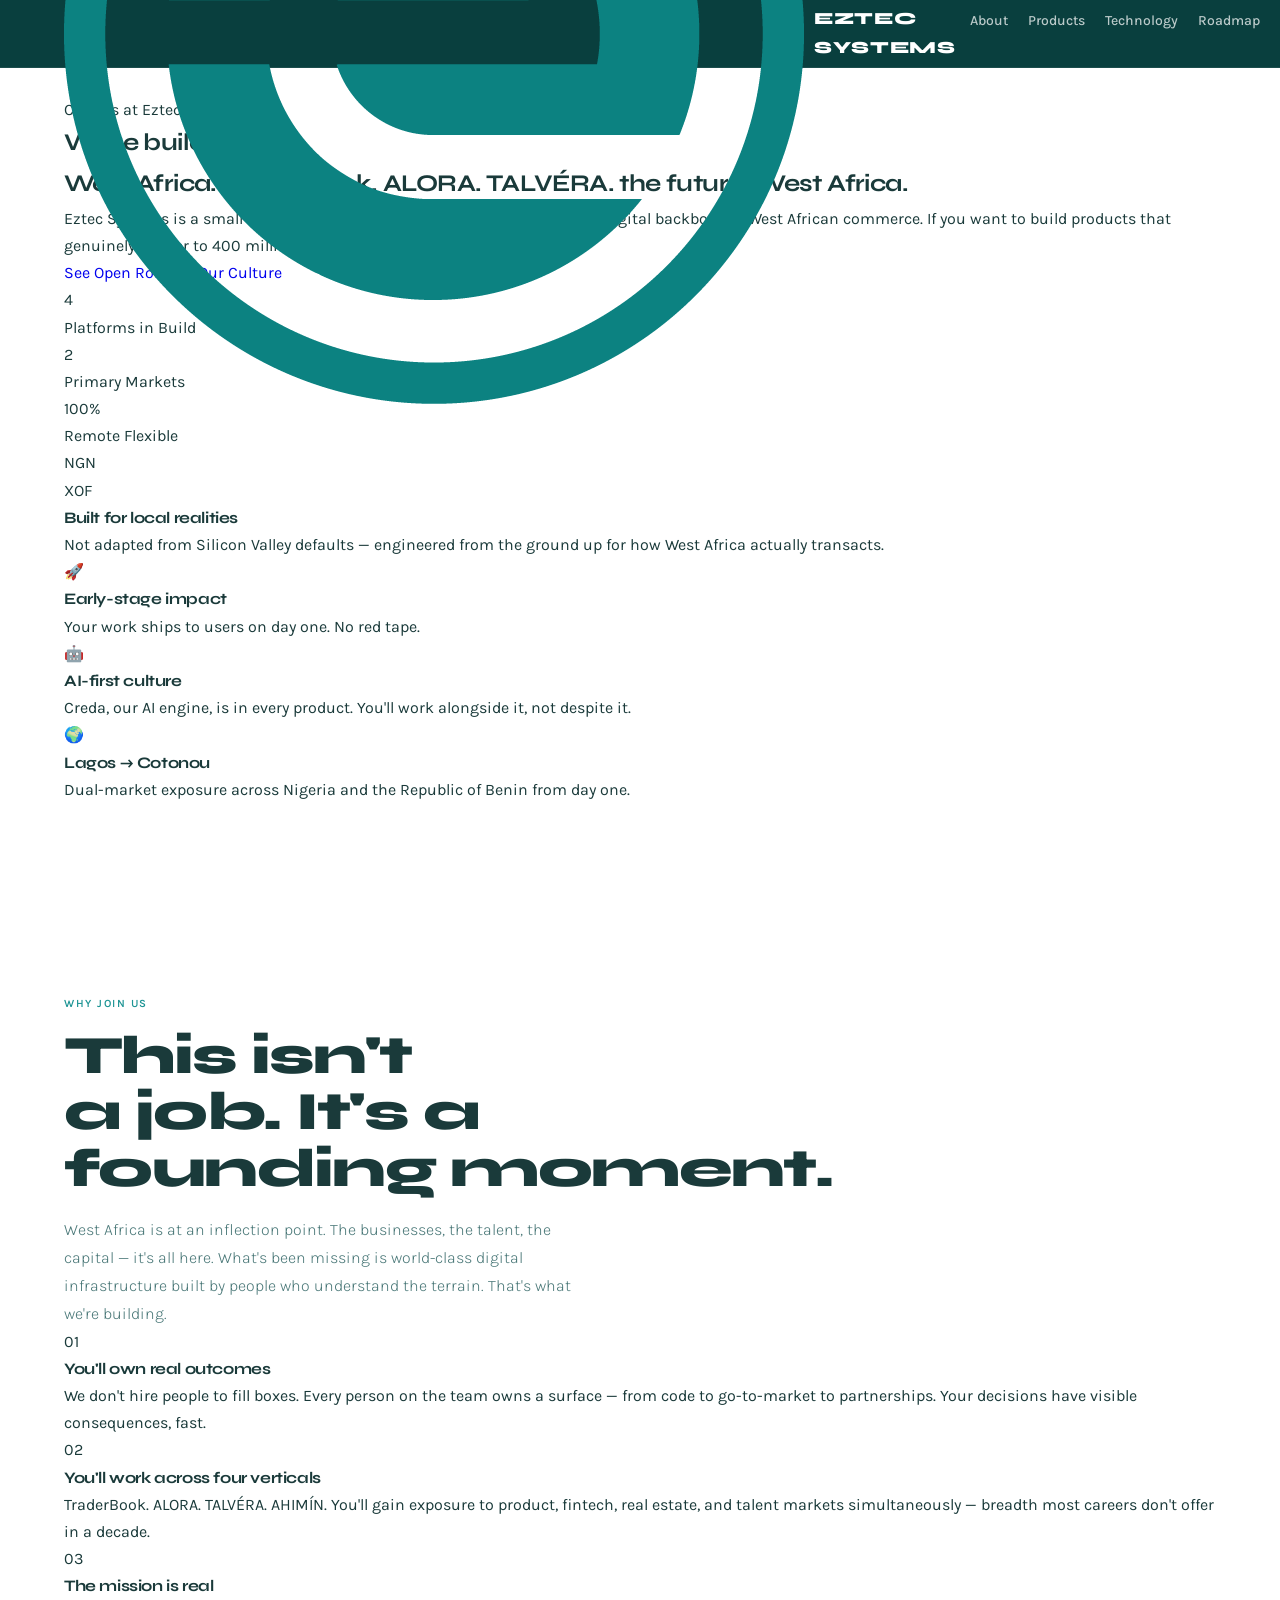
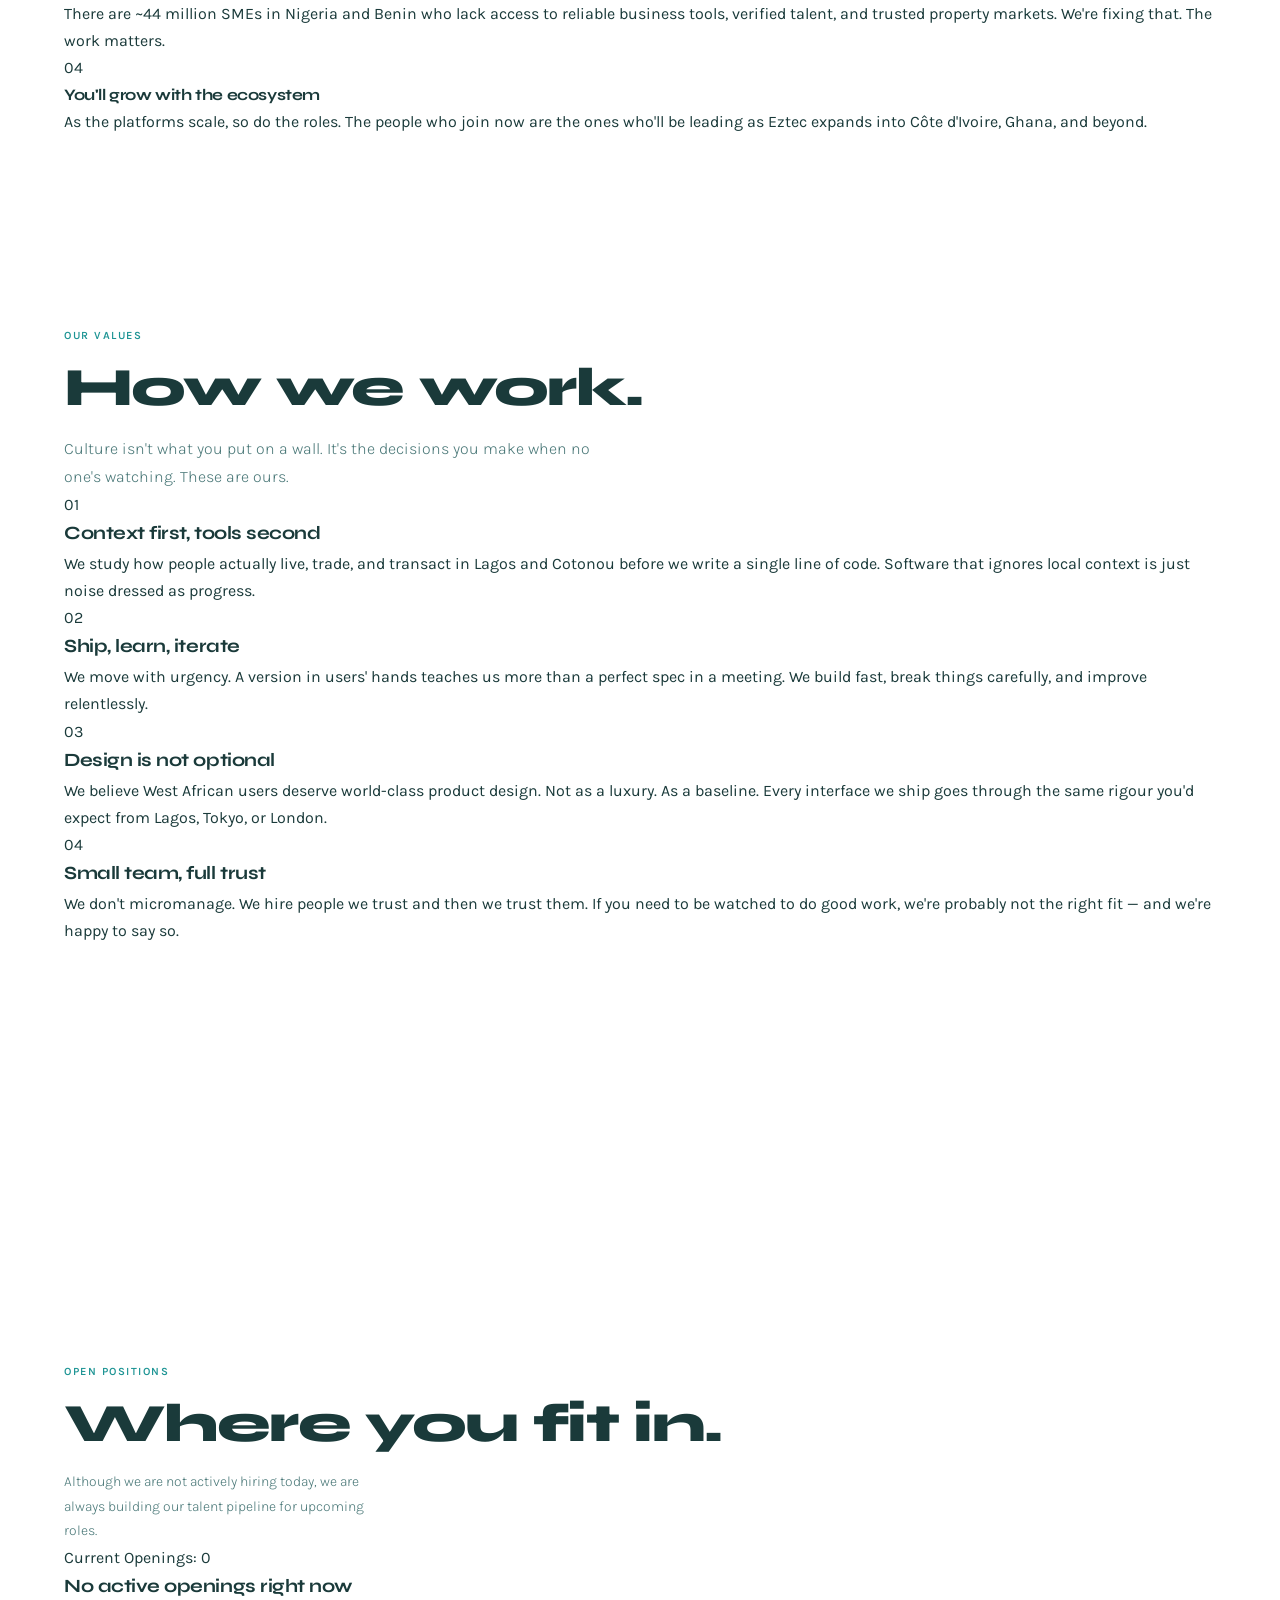
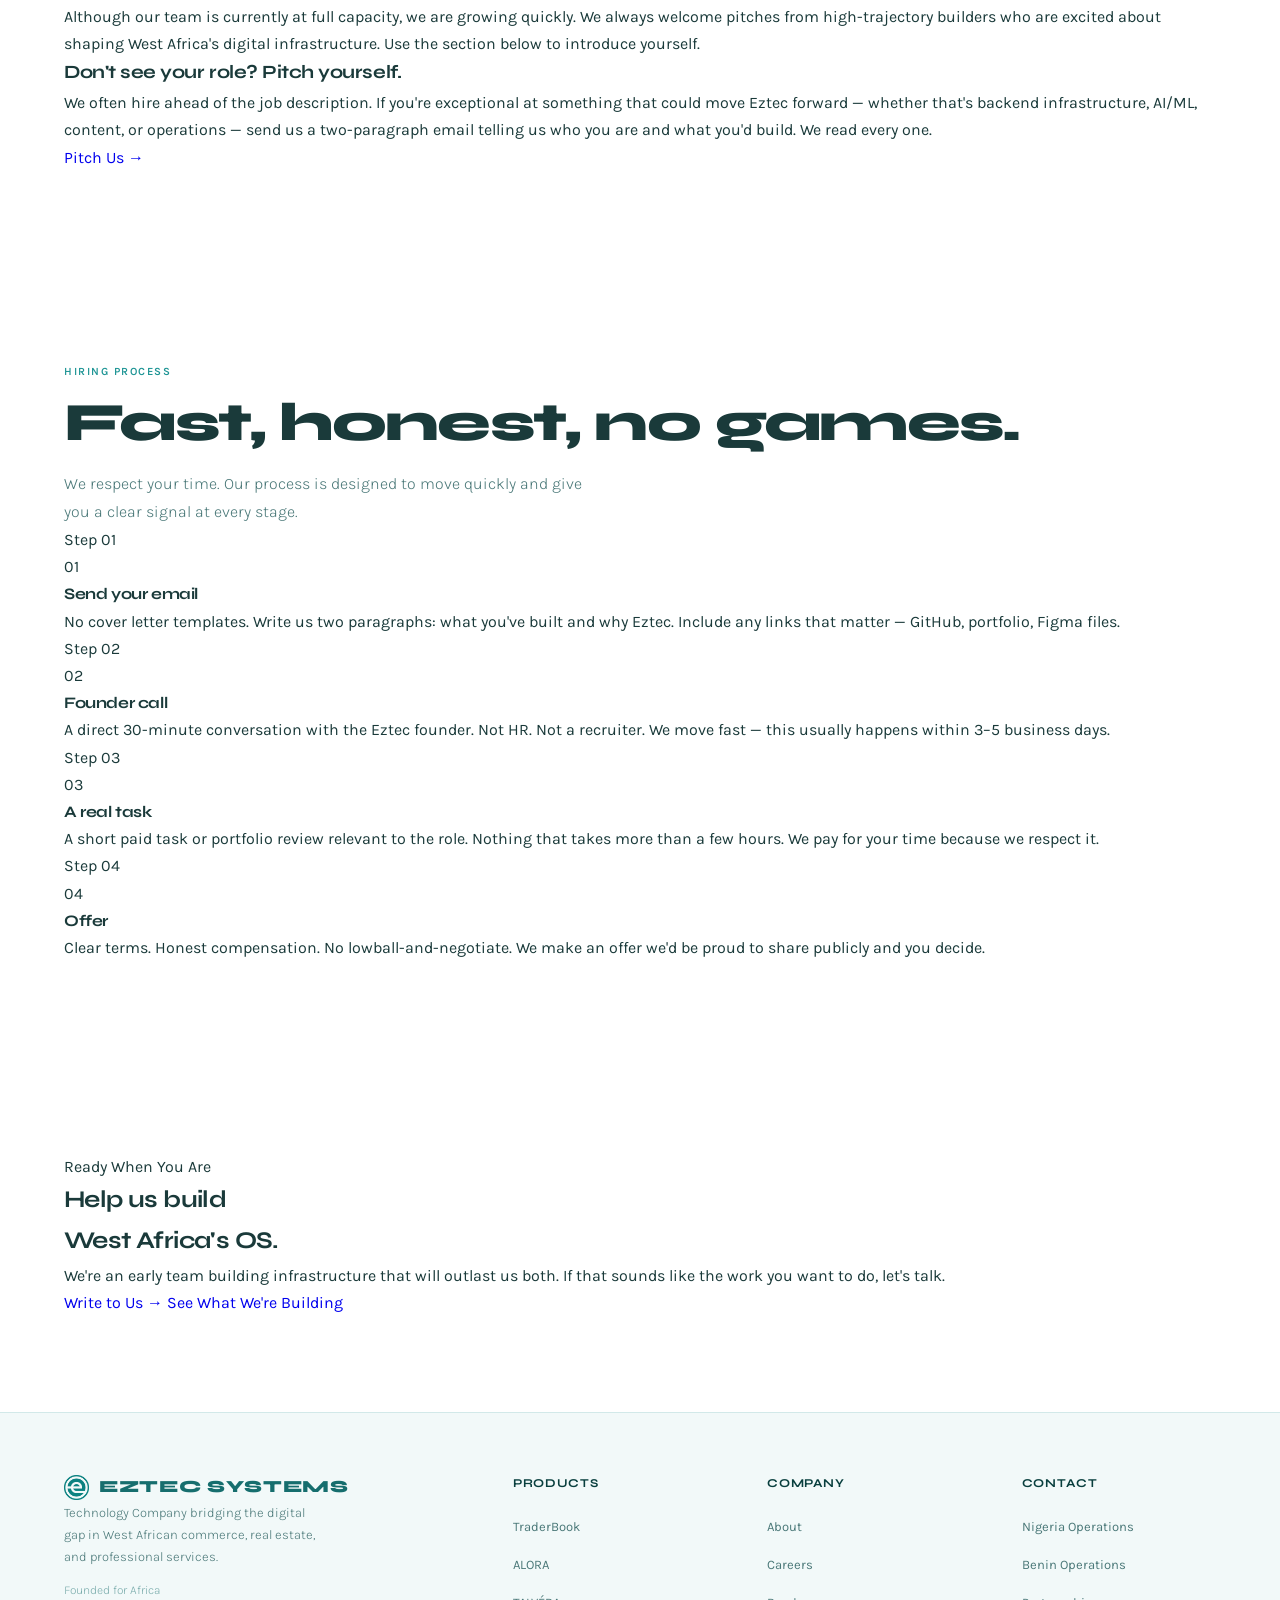
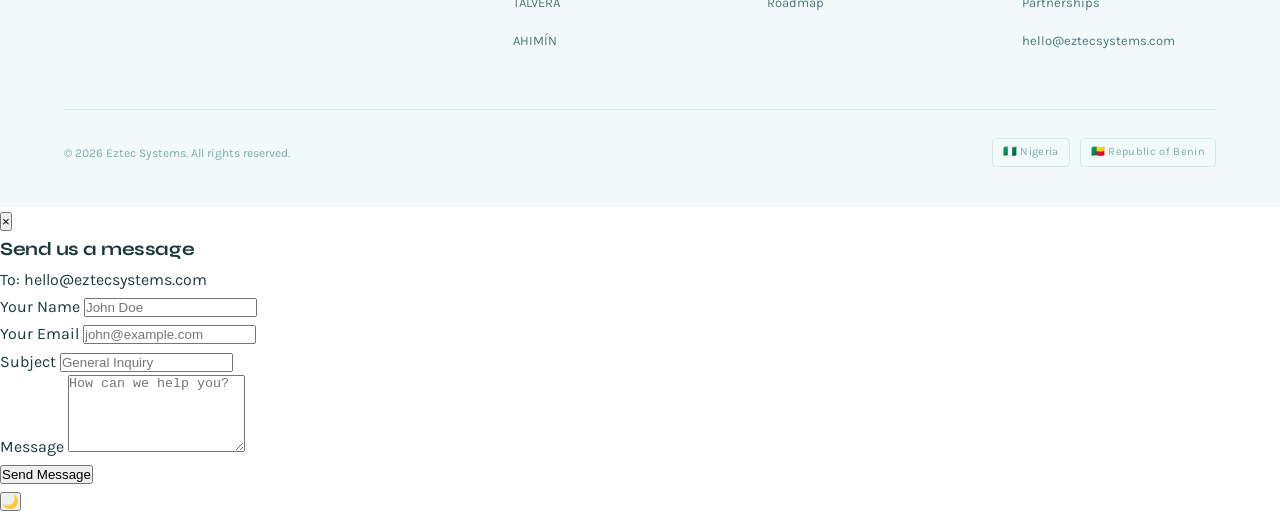
==== careers.html @ 3c3b5e96 "Add files via upload" ====
<!DOCTYPE html>
<html lang="en">
<head>
<meta charset="UTF-8">
<meta name="viewport" content="width=device-width, initial-scale=1.0">
<title>Careers — Eztec Systems</title>
<meta name="description" content="Join Eztec Systems. We're building the digital infrastructure for West African commerce, real estate, and talent. Come build with us.">
<meta property="og:title" content="Careers at Eztec Systems">
<meta property="og:description" content="We're building West Africa's connected digital ecosystem. Come build with us from Lagos and Cotonou.">
<link rel="icon" type="image/png" href="images/favicon.png">
<link rel="preconnect" href="https://fonts.googleapis.com">
<link rel="preconnect" href="https://fonts.gstatic.com" crossorigin>
<link href="https://fonts.googleapis.com/css2?family=Syne:wght@400;600;700;800&family=Karla:ital,wght@0,300;0,400;0,500;1,300&display=swap" rel="stylesheet">
<link rel="stylesheet" href="css/styles.css">
<link rel="stylesheet" href="css/careers.css">
</head>
<body>

<!-- NAV -->
<nav id="navbar">
  <a href="index.html" class="logo">
    <img src="images/logo.png" alt="Eztec Systems logo" />
    EZTEC SYSTEMS
  </a>
  <ul class="navlinks">
    <li><a href="index.html#about">About</a></li>
    <li><a href="index.html#products">Products</a></li>
    <li><a href="index.html#tech">Technology</a></li>
    <li><a href="index.html#roadmap">Roadmap</a></li>
    <li><a href="careers.html" style="color:#fff">Careers</a></li>
  </ul>
  <a href="index.html#contact" class="navcta">Get in Touch</a>
  <button class="hamburger" id="hbtn" onclick="toggleNav()" aria-label="Toggle navigation">☰</button>
</nav>

<!-- MOBILE NAV -->
<div class="mobilenav" id="mobilenav">
  <a href="index.html#about" onclick="closeNav()">About</a>
  <a href="index.html#products" onclick="closeNav()">Products</a>
  <a href="index.html#tech" onclick="closeNav()">Technology</a>
  <a href="index.html#roadmap" onclick="closeNav()">Roadmap</a>
  <a href="careers.html" onclick="closeNav()">Careers</a>
  <a href="index.html#contact" class="navcta" onclick="closeNav()">Get in Touch</a>
</div>

<!-- HERO -->
<section class="chero" id="hero">
  <div class="chero-grid"></div>
  <div class="chero-glow"></div>
  <div class="chero-glow2"></div>
  <div class="chero-inner">

    <div class="hero-enter" id="hero-left">
      <div class="chero-label">Careers at Eztec Systems</div>
      <h1 class="chero-headline">
        We're building<br>
        <span class="rotate-wrap">
          <span class="rotate-text" id="rotator">
            <span>West Africa.</span>
            <span>TraderBook.</span>
            <span>ALORA.</span>
            <span>TALVÉRA.</span>
            <span>the future.</span>
            <span>West Africa.</span>
          </span>
        </span>
      </h1>
      <p class="chero-desc">
        Eztec Systems is a small team with an outsized mission — to become the digital backbone of West African commerce. If you want to build products that genuinely matter to 400 million people, you're in the right place.
      </p>
      <div class="chero-btns">
        <a href="#roles" class="btn-primary">See Open Roles →</a>
        <a href="#why" class="btn-secondary">Our Culture</a>
      </div>
      <div class="chero-stats">
        <div>
          <div class="cstat-num">4</div>
          <div class="cstat-lbl">Platforms in Build</div>
        </div>
        <div>
          <div class="cstat-num">2</div>
          <div class="cstat-lbl">Primary Markets</div>
        </div>
        <div>
          <div class="cstat-num">100%</div>
          <div class="cstat-lbl">Remote Flexible</div>
        </div>
      </div>
    </div>

    <div class="chero-visual hero-enter" id="hero-right" style="transition-delay:.2s">
      <div class="cv-card tall">
        <div class="cv-big">NGN<br>XOF</div>
        <h4>Built for local realities</h4>
        <p>Not adapted from Silicon Valley defaults — engineered from the ground up for how West Africa actually transacts.</p>
      </div>
      <div class="cv-card">
        <div class="cv-icon">🚀</div>
        <h4>Early-stage impact</h4>
        <p>Your work ships to users on day one. No red tape.</p>
      </div>
      <div class="cv-card">
        <div class="cv-icon">🤖</div>
        <h4>AI-first culture</h4>
        <p>Creda, our AI engine, is in every product. You'll work alongside it, not despite it.</p>
      </div>
      <div class="cv-card">
        <div class="cv-icon">🌍</div>
        <h4>Lagos → Cotonou</h4>
        <p>Dual-market exposure across Nigeria and the Republic of Benin from day one.</p>
      </div>
    </div>

  </div>
</section>

<!-- WHY EZTEC -->
<section class="why" id="why">
  <div class="why-inner reveal">
    <div>
      <div class="slabel">Why Join Us</div>
      <h2 class="stitle">This isn't<br>a job. It's a<br>founding moment.</h2>
      <p class="sdesc">West Africa is at an inflection point. The businesses, the talent, the capital — it's all here. What's been missing is world-class digital infrastructure built by people who understand the terrain. That's what we're building.</p>
    </div>
    <div class="why-right">
      <div class="why-item">
        <div class="why-num">01</div>
        <div>
          <h4>You'll own real outcomes</h4>
          <p>We don't hire people to fill boxes. Every person on the team owns a surface — from code to go-to-market to partnerships. Your decisions have visible consequences, fast.</p>
        </div>
      </div>
      <div class="why-item">
        <div class="why-num">02</div>
        <div>
          <h4>You'll work across four verticals</h4>
          <p>TraderBook. ALORA. TALVÉRA. AHIMÍN. You'll gain exposure to product, fintech, real estate, and talent markets simultaneously — breadth most careers don't offer in a decade.</p>
        </div>
      </div>
      <div class="why-item">
        <div class="why-num">03</div>
        <div>
          <h4>The mission is real</h4>
          <p>There are ~44 million SMEs in Nigeria and Benin who lack access to reliable business tools, verified talent, and trusted property markets. We're fixing that. The work matters.</p>
        </div>
      </div>
      <div class="why-item">
        <div class="why-num">04</div>
        <div>
          <h4>You'll grow with the ecosystem</h4>
          <p>As the platforms scale, so do the roles. The people who join now are the ones who'll be leading as Eztec expands into Côte d'Ivoire, Ghana, and beyond.</p>
        </div>
      </div>
    </div>
  </div>
</section>

<!-- VALUES -->
<section id="values">
  <div class="reveal" style="max-width:1200px">
    <div class="slabel">Our Values</div>
    <h2 class="stitle">How we work.</h2>
    <p class="sdesc">Culture isn't what you put on a wall. It's the decisions you make when no one's watching. These are ours.</p>
  </div>
  <div class="values-grid stag">
    <div class="val-card">
      <div class="val-glyph">01</div>
      <h3>Context first, tools second</h3>
      <p>We study how people actually live, trade, and transact in Lagos and Cotonou before we write a single line of code. Software that ignores local context is just noise dressed as progress.</p>
    </div>
    <div class="val-card">
      <div class="val-glyph">02</div>
      <h3>Ship, learn, iterate</h3>
      <p>We move with urgency. A version in users' hands teaches us more than a perfect spec in a meeting. We build fast, break things carefully, and improve relentlessly.</p>
    </div>
    <div class="val-card">
      <div class="val-glyph">03</div>
      <h3>Design is not optional</h3>
      <p>We believe West African users deserve world-class product design. Not as a luxury. As a baseline. Every interface we ship goes through the same rigour you'd expect from Lagos, Tokyo, or London.</p>
    </div>
    <div class="val-card">
      <div class="val-glyph">04</div>
      <h3>Small team, full trust</h3>
      <p>We don't micromanage. We hire people we trust and then we trust them. If you need to be watched to do good work, we're probably not the right fit — and we're happy to say so.</p>
    </div>
    <div class="val-card">
      <div class="val-glyph">05</div>
      <h3>Speak plainly, disagree openly</h3>
      <p>The best idea wins, regardless of who brought it. We don't do politics. We do directness, good faith, and the willingness to change our minds when the evidence says to.</p>
    </div>
    <div class="val-card">
      <div class="val-glyph">06</div>
      <h3>Build for the long game</h3>
      <p>We're not chasing a quick exit. We're building infrastructure for a generation of West African entrepreneurs. That means decisions made for the next decade, not the next funding round.</p>
    </div>
  </div>
</section>

<!-- OPEN ROLES -->
<section class="roles" id="roles">
  <div class="roles-hdr reveal">
    <div>
      <div class="slabel">Open Positions</div>
      <h2 class="stitle">Where you fit in.</h2>
    </div>
    <p class="sdesc" style="max-width:320px;font-size:14px">Although we are not actively hiring today, we are always building our talent pipeline for upcoming roles.</p>
  </div>


  <!-- HIRING ROLES (Currently Closed) -->
  <!--
  <div class="roles-list stag">
    
    <a href="mailto:hello@eztecsystems.com?subject=Application — Android Engineer&body=Hi Eztec team, I'm applying for the Android Engineer role. Here's a bit about me:" class="role-card">
      <div>
        <div class="role-meta">
          <span class="role-dept">Engineering</span>
          <span class="role-type">Full-time · Remote</span>
        </div>
        <div class="role-title">Android Engineer (Kotlin / Jetpack Compose)</div>
        <p class="role-desc">You'll own the Android surfaces across TraderBook and ALORA — from Room database architecture to Jetpack Compose UI polish. We're native, offline-first, and performance-obsessed.</p>
        <div class="role-location">Lagos, Nigeria (Remote Flexible)</div>
      </div>
      <div class="role-arrow">→</div>
    </a>

    <a href="mailto:hello@eztecsystems.com?subject=Application — Frontend Engineer (React)&body=Hi Eztec team, I'm applying for the Frontend Engineer role. Here's a bit about me:" class="role-card">
      <div>
        <div class="role-meta">
          <span class="role-dept">Engineering</span>
          <span class="role-type">Full-time · Remote</span>
        </div>
        <div class="role-title">Frontend Engineer (React / Web)</div>
        <p class="role-desc">TraderBook's web dashboard and the Eztec ecosystem site are both React. You'll build production-grade, bilingual (EN/FR) web interfaces that work on 4G connections across West Africa.</p>
        <div class="role-location">Lagos or Cotonou (Remote Flexible)</div>
      </div>
      <div class="role-arrow">→</div>
    </a>

    <a href="mailto:hello@eztecsystems.com?subject=Application — Product Designer&body=Hi Eztec team, I'm applying for the Product Designer role. Here's a bit about me:" class="role-card">
      <div>
        <div class="role-meta">
          <span class="role-dept">Design</span>
          <span class="role-type">Full-time · Remote</span>
        </div>
        <div class="role-title">Product Designer</div>
        <p class="role-desc">You'll set the visual and interaction standard across all four Eztec platforms. We're not looking for someone who follows trends — we want someone who understands the user at a market stall in Cotonou as deeply as a founder in Lagos.</p>
        <div class="role-location">Remote · West Africa preferred</div>
      </div>
      <div class="role-arrow">→</div>
    </a>

    <a href="mailto:hello@eztecsystems.com?subject=Application — Community & Growth Lead&body=Hi Eztec team, I'm applying for the Community & Growth Lead role. Here's a bit about me:" class="role-card">
      <div>
        <div class="role-meta">
          <span class="role-dept">Growth</span>
          <span class="role-type">Contract · Remote</span>
        </div>
        <div class="role-title">Community & Growth Lead</div>
        <p class="role-desc">TraderBook's Partner Programme needs a champion — someone who understands Nigerian and Beninese SME networks, can run referral campaigns in EN and FR, and turns happy users into our best salespeople.</p>
        <div class="role-location">Lagos, Nigeria · Cotonou, Benin</div>
      </div>
      <div class="role-arrow">→</div>
    </a>

    <a href="mailto:hello@eztecsystems.com?subject=Application — Business Development (Francophone WA)&body=Hi Eztec team, I'm applying for the Francophone BD role. Here's a bit about me:" class="role-card">
      <div>
        <div class="role-meta">
          <span class="role-dept">Partnerships</span>
          <span class="role-type">Contract · On-ground</span>
        </div>
        <div class="role-title">Business Development — Francophone West Africa</div>
        <p class="role-desc">You'll own market penetration in Benin, Togo, and Côte d'Ivoire. This is a roll-up-your-sleeves role: vendor relationships, enterprise partnerships, market education. Fluent French is required. Ground knowledge of the Cotonou business landscape is a strong plus.</p>
        <div class="role-location">Cotonou, Republic of Benin</div>
      </div>
      <div class="role-arrow">→</div>
    </a>

  </div>
  -->

  <!-- Empty roles placeholder -->
  <div class="role-empty reveal">
    <span class="role-empty-badge">Current Openings: 0</span>
    <h3>No active openings right now</h3>
    <p>Although our team is currently at full capacity, we are growing quickly. We always welcome pitches from high-trajectory builders who are excited about shaping West Africa's digital infrastructure. Use the section below to introduce yourself.</p>
  </div>

  <!-- Pitch card -->
  <div class="role-pitch reveal">
    <div>
      <h3>Don't see your role? Pitch yourself.</h3>
      <p>We often hire ahead of the job description. If you're exceptional at something that could move Eztec forward — whether that's backend infrastructure, AI/ML, content, or operations — send us a two-paragraph email telling us who you are and what you'd build. We read every one.</p>
    </div>
    <a href="mailto:hello@eztecsystems.com?subject=Unsolicited Pitch — [Your name]&body=Hi Eztec team, here's who I am and what I'd build with you:" class="btn-primary" style="white-space:nowrap;flex-shrink:0">Pitch Us →</a>
  </div>

</section>

<!-- PROCESS -->
<section id="process">
  <div class="reveal" style="max-width:1200px">
    <div class="slabel">Hiring Process</div>
    <h2 class="stitle">Fast, honest, no games.</h2>
    <p class="sdesc">We respect your time. Our process is designed to move quickly and give you a clear signal at every stage.</p>
  </div>
  <div class="process-grid stag">
    <div class="proc-item">
      <div class="proc-step">Step 01</div>
      <div class="proc-num">01</div>
      <h4>Send your email</h4>
      <p>No cover letter templates. Write us two paragraphs: what you've built and why Eztec. Include any links that matter — GitHub, portfolio, Figma files.</p>
    </div>
    <div class="proc-item">
      <div class="proc-step">Step 02</div>
      <div class="proc-num">02</div>
      <h4>Founder call</h4>
      <p>A direct 30-minute conversation with the Eztec founder. Not HR. Not a recruiter. We move fast — this usually happens within 3–5 business days.</p>
    </div>
    <div class="proc-item">
      <div class="proc-step">Step 03</div>
      <div class="proc-num">03</div>
      <h4>A real task</h4>
      <p>A short paid task or portfolio review relevant to the role. Nothing that takes more than a few hours. We pay for your time because we respect it.</p>
    </div>
    <div class="proc-item">
      <div class="proc-step">Step 04</div>
      <div class="proc-num">04</div>
      <h4>Offer</h4>
      <p>Clear terms. Honest compensation. No lowball-and-negotiate. We make an offer we'd be proud to share publicly and you decide.</p>
    </div>
  </div>
</section>

<!-- CTA -->
<section class="ccta">
  <div class="ccta-bg"></div>
  <div class="ccta-inner reveal">
    <span class="ccta-label">Ready When You Are</span>
    <h2 class="ccta-title">Help us build<br><span>West Africa's OS.</span></h2>
    <p class="ccta-desc">We're an early team building infrastructure that will outlast us both. If that sounds like the work you want to do, let's talk.</p>
    <div class="ccta-btns">
      <a href="mailto:hello@eztecsystems.com?subject=Careers Enquiry" class="btn-primary">Write to Us →</a>
      <a href="index.html#products" class="btn-secondary">See What We're Building</a>
    </div>
  </div>
</section>

<!-- FOOTER -->
<footer>
  <div class="ftop">
    <div class="fbrand">
      <a href="index.html" class="logo_footer">
        <img class="footer_logo" src="images/logo.png" alt="Eztec Systems" loading="lazy">
        EZTEC SYSTEMS
      </a>
      <p>Technology Company bridging the digital gap in West African commerce, real estate, and professional services.</p>
      <p style="font-size:12px;color:var(--td);margin-top:12px">Founded for Africa</p>
    </div>
    <div class="fcol">
      <h5>Products</h5>
      <ul>
        <li><a href="index.html#products">TraderBook</a></li>
        <li><a href="index.html#products">ALORA</a></li>
        <li><a href="index.html#products">TALVÉRA</a></li>
        <li><a href="index.html#products">AHIMÍN</a></li>
      </ul>
    </div>
    <div class="fcol">
      <h5>Company</h5>
      <ul>
        <li><a href="index.html#about">About</a></li>
        <li><a href="careers.html">Careers</a></li>
        <li><a href="index.html#roadmap">Roadmap</a></li>
      </ul>
    </div>
    <div class="fcol">
      <h5>Contact</h5>
      <ul>
        <li><a href="mailto:hello@eztecsystems.com?subject=Nigeria%20Operations">Nigeria Operations</a></li>
        <li><a href="mailto:hello@eztecsystems.com?subject=Benin%20Operations">Benin Operations</a></li>
        <li><a href="mailto:hello@eztecsystems.com?subject=Partnership%20Inquiry">Partnerships</a></li>
        <li><a href="mailto:hello@eztecsystems.com">hello@eztecsystems.com</a></li>
      </ul>
    </div>
  </div>
  <div class="fbot">
    <p>© 2026 Eztec Systems. All rights reserved.</p>
    <div class="fmarkets">
      <span class="mbadge">🇳🇬 Nigeria</span>
      <span class="mbadge">🇧🇯 Republic of Benin</span>
    </div>
  </div>
</footer>

<!-- CONTACT MODAL -->
<div id="contact-modal" class="modal-overlay" aria-hidden="true">
  <div class="modal-content">
    <button class="modal-close" id="close-modal" aria-label="Close modal">&times;</button>
    <div class="modal-header">
      <h3>Send us a message</h3>
      <p>To: <span class="recipient-badge">hello@eztecsystems.com</span></p>
    </div>
    
    <form id="contact-form" action="https://cbhojfwfsfyxrrxuuhwb.supabase.co/functions/v1/send-contact-email" method="POST">
      <!-- Form configurations -->
      <input type="hidden" name="_subject" id="form-subject-hidden" value="Website Message">
      
      <div class="form-row">
        <div class="form-group">
          <label for="form-name">Your Name</label>
          <input type="text" id="form-name" name="name" placeholder="John Doe" required>
        </div>
        
        <div class="form-group">
          <label for="form-email">Your Email</label>
          <input type="email" id="form-email" name="email" placeholder="john@example.com" required>
        </div>
      </div>

      <div class="form-group">
        <label for="form-subject">Subject</label>
        <input type="text" id="form-subject" name="subject" placeholder="General Inquiry" required>
      </div>
      
      <div class="form-group">
        <label for="form-message">Message</label>
        <textarea id="form-message" name="message" rows="5" placeholder="How can we help you?" required></textarea>
      </div>
      
      <button type="submit" class="btn-submit" id="submit-btn">
        <span>Send Message</span>
        <svg class="spinner" viewBox="0 0 50 50" style="display:none">
          <circle class="path" cx="25" cy="25" r="20" fill="none" stroke-width="5"></circle>
        </svg>
      </button>
    </form>

    <div class="modal-success-state" style="display:none">
      <div class="success-icon">✓</div>
      <h3>Message Sent!</h3>
      <p>Thank you for reaching out. We have received your message and will get back to you shortly.</p>
      <button class="btn-success-close" id="success-close-btn">Close</button>
    </div>
  </div>
</div>

<button class="theme-toggle" id="theme-btn" aria-label="Toggle dark mode">🌙</button>

<script src="js/Script.js"></script>
</body>
</html>
---- css/styles.css ----
:root{
  /* Brand teal palette */
  --teal:       #1B8A8A;
  --teal-l:     #1D9494;
  --teal-d:     #166E6E;
  --teal-vd:    #0F5050;
  --teal-xd:    #0A3A3A;

  /* Backgrounds */
  --bg:         #ffffff;
  --bg2:        #f2f9f9;
  --bgcard:     #ffffff;
  --bgcardh:    #e8f4f4;

  /* Borders */
  --bdr:        rgba(27,138,138,0.15);
  --bdra:       rgba(27,138,138,0.40);

  /* Text */
  --cream:      #093F3E;
  --tp:         #1a3a3a;
  --tm:         #4a7878;
  --td:         #7aacac;

  /* Product accent colours (remapped to teal family) */
  --tc:         #1B8A8A;   /* TraderBook — brand teal */
  --al:         #E04A2A;   /* ALORA — warm coral, distinct */
  --tv:         #7B4FC8;   /* TALVÉRA — violet, distinct */
  --ah:         #1B8A8A;   /* AHIMÍN — brand teal */
}
*{margin:0;padding:0;box-sizing:border-box}
html{scroll-behavior:smooth}
body{background:var(--bg);color:var(--tp);font-family:'Karla',sans-serif;font-size:16px;line-height:1.7;overflow-x:hidden}
h1,h2,h3,h4,h5{font-family:'Syne',sans-serif;letter-spacing:-0.025em}
a{text-decoration:none}

/* ─── NAV ─── */
nav{position:fixed;top:0;left:0;right:0;z-index:200;height:68px;display:flex;align-items:center;justify-content:space-between;padding:0 clamp(20px,5vw,80px);background:#093F3E;border-bottom:1px solid rgba(255,255,255,0.08);transition:background .3s,box-shadow .3s}
nav.scrolled{background:#062c2b;box-shadow:0 4px 32px rgba(0,0,0,0.25)}
.logo{
  display:flex;
  align-items:center;
  gap:10px;
  color:#fff;
  font-family:'Syne',sans-serif;
  font-size:17px;
  font-weight:800;
  letter-spacing:0.04em;
  transition:opacity .2s
}

.logo:hover{
  opacity:.85
}

.logo_footer{
  display:flex;
  align-items:center;
  gap:10px;
  color:#166E6E;
  font-family:'Syne',sans-serif;
  font-size:17px;
  font-weight:800;
  letter-spacing:0.04em;
  transition:opacity .2s
}

.logo_footer:hover{
  opacity:.85
}

.footer_logo{
  height: 25px;
  width: 25px;
}

.logomark{
  width:32px;
  height:32px;
  background:rgba(255,255,255,0.18);
  border-radius:50%;
  display:flex;
  align-items:center;
  justify-content:center;
  font-size:13px;
  font-weight:800;
  color:#fff;
  box-shadow:0 0 0 2px rgba(255,255,255,0.22);
  transition:background .2s
}

.logo:hover .logomark{background:rgba(255,255,255,0.30)}
.navlinks{display:flex;gap:6px;list-style:none}
.navlinks a{color:rgba(255,255,255,0.72);font-size:14px;font-weight:500;transition:all .22s;padding:6px 14px;border-radius:6px;position:relative}
.navlinks a::after{content:'';position:absolute;bottom:2px;left:14px;right:14px;height:2px;background:#1B8A8A;border-radius:2px;transform:scaleX(0);transition:transform .22s ease}
.navlinks a:hover{color:#fff;background:rgba(255,255,255,0.10)}
.navlinks a:hover::after{transform:scaleX(1)}
.navcta{background:#1B8A8A;color:#fff;padding:9px 22px;border-radius:6px;font-size:13px;font-weight:700;font-family:'Syne',sans-serif;transition:all .22s;letter-spacing:0.02em;border:1px solid rgba(255,255,255,0.15)}
.navcta:hover{background:#22AAAA;transform:translateY(-2px);box-shadow:0 8px 28px rgba(27,138,138,0.45);border-color:rgba(255,255,255,0.30)}
.hamburger{display:none;background:none;border:none;cursor:pointer;color:#fff;font-size:20px;padding:4px}

/* ─── HERO ─── */
.hero{min-height:100vh;display:flex;align-items:stretch;position:relative;padding:0;overflow:hidden}
.hinner{display:grid;grid-template-columns:1fr 1fr;gap:0;align-items:stretch;width:100%;position:relative;z-index:1;min-height:100vh}
.hgrid{position:absolute;inset:0;background-image:linear-gradient(rgba(27,138,138,0.07) 1px,transparent 1px),linear-gradient(90deg,rgba(27,138,138,0.07) 1px,transparent 1px);background-size:56px 56px;mask-image:radial-gradient(ellipse 100% 80% at 50% 20%,black,transparent)}
.hglow{position:absolute;width:900px;height:600px;background:radial-gradient(ellipse,rgba(27,138,138,0.12) 0%,transparent 70%);top:-80px;right:-240px;pointer-events:none}
.hglow2{position:absolute;width:500px;height:400px;background:radial-gradient(ellipse,rgba(22,110,110,0.08) 0%,transparent 70%);bottom:-60px;left:-60px;pointer-events:none}
.hcontent{padding:120px clamp(20px,5vw,80px) 80px;display:flex;flex-direction:column;justify-content:center}
.htitle{font-size:clamp(36px,5.2vw,70px);font-weight:800;line-height:0.96;letter-spacing:-0.04em;margin-bottom:28px}
.htitle .ghost{color:#C8892A;-webkit-text-stroke:none}
.htitle .accent{color:#093F3E;-webkit-text-fill-color:#093F3E;background:none}
/* ─── HERO SLIDESHOW ─── */
.himage{position:relative;overflow:hidden;min-height:100vh;-webkit-mask-image:linear-gradient(to right,transparent 0%,rgba(0,0,0,0.4) 8%,rgba(0,0,0,0.85) 18%,black 28%);mask-image:linear-gradient(to right,transparent 0%,rgba(0,0,0,0.4) 8%,rgba(0,0,0,0.85) 18%,black 28%)}
.himage::before{display:none}
.himage::after{content:'';position:absolute;inset:0;background:linear-gradient(170deg,transparent 50%,rgba(9,63,62,0.50) 100%);z-index:2;pointer-events:none}
.hslide{position:absolute;inset:0;opacity:0;transition:opacity 1.2s ease;z-index:1}
.hslide.active{opacity:1}
.hslide img{width:100%;height:100%;object-fit:cover;object-position:center 18%;display:block}
.himg-card{position:absolute;bottom:28px;left:240px;right:24px;z-index:4;background:rgba(255,255,255,0.92);backdrop-filter:blur(16px);border-radius:12px;padding:15px 18px;border:1px solid rgba(27,138,138,0.18);display:flex;align-items:center;justify-content:space-between;gap:12px}
.himg-card strong{font-family:'Syne',sans-serif;font-size:13px;font-weight:800;color:#093F3E;display:block;margin-bottom:2px}
.himg-card span{font-size:12px;color:var(--tm)}
.hslide-dots{display:flex;gap:6px}
.hdot{width:7px;height:7px;border-radius:50%;background:rgba(9,63,62,0.25);cursor:pointer;transition:all .3s;border:none;padding:0}
.hdot.active{background:#093F3E;width:22px;border-radius:4px}
.eyebrow{display:inline-flex;align-items:center;gap:10px;font-size:11px;font-weight:600;letter-spacing:0.13em;text-transform:uppercase;color:var(--teal-l);margin-bottom:28px}
.eyebrow::before{content:'';width:28px;height:1px;background:var(--teal)}
.hdesc{font-size:clamp(15px,1.8vw,17px);color:var(--tm);max-width:520px;line-height:1.75;margin-bottom:36px;font-weight:300}
.hbtns{display:flex;gap:14px;flex-wrap:wrap;align-items:center}
.btnp{background:var(--teal);color:#fff;padding:14px 34px;border-radius:8px;font-size:14px;font-weight:700;font-family:'Syne',sans-serif;display:inline-flex;align-items:center;gap:8px;transition:all .25s;letter-spacing:0.02em}
.btnp:hover{transform:translateY(-2px);box-shadow:0 16px 40px rgba(29,148,148,0.35);background:var(--teal-l)}
.btns{color:var(--tm);padding:14px 34px;border-radius:8px;font-size:14px;font-weight:500;font-family:'Syne',sans-serif;border:1px solid var(--bdr);transition:all .25s}
.btns:hover{border-color:var(--teal);color:var(--teal)}
.hstats{display:flex;gap:36px;margin-top:36px;padding-top:28px;border-top:1px solid var(--bdr)}
.stat{text-align:left}
.statnum{font-family:'Syne',sans-serif;font-size:26px;font-weight:800;color:var(--cream);letter-spacing:-0.03em;line-height:1}
.statlbl{font-size:11px;color:var(--tm);letter-spacing:0.05em;margin-top:4px;text-transform:uppercase}

/* ─── SHARED ─── */
section{padding:96px clamp(20px,5vw,80px)}
.slabel{font-size:11px;font-weight:600;letter-spacing:0.14em;text-transform:uppercase;color:var(--teal-l);margin-bottom:14px}
.stitle{font-size:clamp(34px,4.5vw,54px);font-weight:800;letter-spacing:-0.03em;line-height:1.05;margin-bottom:18px}
.sdesc{font-size:16px;color:var(--tm);max-width:540px;line-height:1.75;font-weight:300}

/* ─── ABOUT ─── */
.about{background:var(--bg2);border-top:1px solid var(--bdr);border-bottom:1px solid var(--bdr)}
.aboutin{display:grid;grid-template-columns:1fr 1fr;gap:80px;align-items:center;max-width:1200px}
.aboutr{display:grid;grid-template-columns:1fr 1fr;gap:16px}
.acard{background:var(--bgcard);border:1px solid var(--bdr);border-radius:12px;padding:24px;transition:border-color .3s}
.acard:hover{border-color:var(--bdra)}
.aicon{font-size:22px;margin-bottom:12px}
.acard h4{font-size:14px;font-weight:700;margin-bottom:8px;color:var(--cream)}
.acard p{font-size:13px;color:var(--tm);line-height:1.65}
.quote{font-size:14px;color:var(--td);font-style:italic;margin-top:32px;padding-top:24px;border-top:1px solid var(--bdr);line-height:1.7}
.quote span{color:var(--tm)}

/* ─── PRODUCTS ─── */
.phdr{display:flex;justify-content:space-between;align-items:flex-end;margin-bottom:56px;flex-wrap:wrap;gap:24px;max-width:1200px}
.pgrid{display:grid;grid-template-columns:repeat(2,1fr);gap:22px;max-width:1200px}
.pcard{background:var(--bgcard);border:1px solid var(--bdr);border-radius:16px;padding:40px;position:relative;overflow:hidden;transition:all .35s ease;cursor:default}
.pcard.tc{--pc:var(--tc)}.pcard.al{--pc:var(--al)}.pcard.tv{--pc:var(--tv)}.pcard.ah{--pc:var(--ah)}
.pcard:hover{transform:translateY(-5px);border-color:var(--pc);box-shadow:0 4px 40px -12px color-mix(in srgb,var(--pc) 50%,transparent)}
.pcard::after{content:'';position:absolute;inset:0;background:radial-gradient(ellipse at 0% 100%,color-mix(in srgb,var(--pc) 8%,transparent),transparent 60%);opacity:0;transition:opacity .35s}
.pcard:hover::after{opacity:1}
.pnum{font-size:11px;font-weight:600;letter-spacing:0.1em;color:var(--td);margin-bottom:20px;font-family:'Syne',sans-serif}
.ptag{display:inline-block;padding:3px 11px;border-radius:20px;font-size:11px;font-weight:700;letter-spacing:0.07em;text-transform:uppercase;margin-bottom:14px;color:var(--pc);border:1px solid color-mix(in srgb,var(--pc) 50%,transparent);background:color-mix(in srgb,var(--pc) 8%,transparent)}
.pname{font-size:clamp(26px,3.5vw,36px);font-weight:800;letter-spacing:-0.035em;margin-bottom:12px;color:var(--cream);line-height:1}
.ppurpose{font-size:14px;color:var(--tm);line-height:1.75;margin-bottom:26px;font-weight:300}
.pfeats{list-style:none;display:flex;flex-direction:column;gap:9px;margin-bottom:28px}
.pfeats li{display:flex;align-items:flex-start;gap:9px;font-size:13px;color:var(--tm)}
.pfeats li::before{content:'→';color:var(--pc);flex-shrink:0;margin-top:1px;font-weight:700}
.pstatus{display:inline-flex;align-items:center;gap:6px;font-size:12px;color:var(--td);font-weight:600;letter-spacing:0.04em}
.dot{width:6px;height:6px;border-radius:50%;background:var(--pc);display:inline-block;box-shadow:0 0 5px var(--pc);animation:pulse 2s infinite}
@keyframes pulse{0%,100%{opacity:1}50%{opacity:.5}}

/* ─── ADVANTAGES ─── */
.adv{background:var(--bg2);border-top:1px solid var(--bdr);border-bottom:1px solid var(--bdr)}
.advhdr{margin-bottom:56px;max-width:1200px}
.advlist{display:grid;grid-template-columns:repeat(3,1fr);border:1px solid var(--bdr);border-radius:16px;overflow:hidden;max-width:1200px}
.advitem{padding:48px 40px;background:var(--bgcard);transition:background .3s;position:relative}
.advitem:hover{background:var(--bgcardh)}
.advitem+.advitem{border-left:1px solid var(--bdr)}
.advnum{font-family:'Syne',sans-serif;font-size:54px;font-weight:800;color:#1B8A8A;opacity:0.55;line-height:1;margin-bottom:22px;letter-spacing:-0.04em}
.advtitle{font-size:19px;font-weight:700;margin-bottom:12px;color:var(--cream)}
.advdesc{font-size:14px;color:var(--tm);line-height:1.75;font-weight:300}

/* ─── TECH ─── */
.techhdr{margin-bottom:56px;display:grid;grid-template-columns:1fr 1fr;gap:80px;align-items:end;max-width:1200px}
.techgrid{display:grid;grid-template-columns:repeat(3,1fr);gap:18px;max-width:1200px}
.techcard{background:var(--bgcard);border:1px solid var(--bdr);border-radius:12px;padding:32px;transition:all .3s}
.techcard:hover{border-color:var(--bdra);transform:translateY(-2px)}
.techicon{width:44px;height:44px;background:rgba(29,148,148,0.10);border-radius:10px;display:flex;align-items:center;justify-content:center;font-size:18px;margin-bottom:20px;border:1px solid rgba(29,148,148,0.15)}
.techcard h4{font-size:16px;font-weight:700;margin-bottom:10px;color:var(--cream)}
.techcard p{font-size:13px;color:var(--tm);line-height:1.65}
.techtags{display:flex;flex-wrap:wrap;gap:6px;margin-top:14px}
.ttag{font-size:11px;padding:3px 9px;border-radius:4px;background:rgba(27,138,138,0.08);color:var(--teal-d);border:1px solid var(--bdr);font-family:'Syne',sans-serif;font-weight:600;letter-spacing:0.04em}

/* ─── ROADMAP ─── */
.roadmap{background:var(--bg2);border-top:1px solid var(--bdr)}
.rmhdr{margin-bottom:56px;max-width:1200px}
.timeline{display:grid;grid-template-columns:repeat(4,1fr);border:1px solid var(--bdr);border-radius:16px;overflow:hidden;max-width:1200px}
.titem{background:var(--bgcard);padding:34px 28px;transition:background .3s;position:relative}
.titem:hover{background:var(--bgcardh)}
.titem+.titem{border-left:1px solid var(--bdr)}
.titem.active{background:linear-gradient(135deg,rgba(29,148,148,0.12),rgba(22,110,110,0.06))}
.tphase{font-size:11px;font-weight:700;letter-spacing:0.1em;text-transform:uppercase;color:var(--td);margin-bottom:14px}
.titem.active .tphase{color:var(--teal-l)}
.tperiod{font-family:'Syne',sans-serif;font-size:17px;font-weight:800;color:var(--cream);margin-bottom:10px;letter-spacing:-0.02em}
.tdesc{font-size:13px;color:var(--tm);line-height:1.65;font-weight:300}
.tactivebadge{display:inline-block;background:rgba(29,148,148,0.13);color:var(--teal-l);border:1px solid rgba(29,148,148,0.35);font-size:10px;font-weight:700;letter-spacing:0.08em;text-transform:uppercase;padding:3px 8px;border-radius:4px;margin-top:14px;font-family:'Syne',sans-serif}

/* ─── CTA ─── */
.cta{padding:120px clamp(20px,5vw,80px);text-align:center;position:relative;overflow:hidden;background:#093F3E}
.ctabg{position:absolute;inset:0;background:radial-gradient(ellipse at 50% 50%,rgba(27,138,138,0.35) 0%,transparent 70%)}
.ctain{position:relative;z-index:1}
.ctatitle{font-size:clamp(40px,6vw,72px);font-weight:800;letter-spacing:-0.04em;line-height:1;margin-bottom:22px;color:#fff}
.ctadesc{font-size:17px;color:rgba(255,255,255,0.70);max-width:440px;margin:0 auto 44px;font-weight:300;line-height:1.75}
.ctabtns{display:flex;justify-content:center;gap:14px;flex-wrap:wrap}
.cta .btnp{background:#fff;color:#093F3E}
.cta .btnp:hover{background:#e8f4f4;color:#093F3E;box-shadow:0 16px 40px rgba(0,0,0,0.20)}
.cta .btns{color:rgba(255,255,255,0.75);border-color:rgba(255,255,255,0.25)}
.cta .btns:hover{border-color:#fff;color:#fff}

/* ─── PEOPLE STRIP ─── */
.people{background:var(--bg);border-top:1px solid var(--bdr);border-bottom:1px solid var(--bdr);overflow:hidden}
.people-inner{display:grid;grid-template-columns:1fr 1.5fr;gap:80px;align-items:center;max-width:1200px}
.people-imgs{display:grid;grid-template-columns:1fr 1.1fr 1fr;gap:14px;align-items:end}
.ppl-img{border-radius:16px;overflow:hidden;position:relative}
.ppl-img img{width:100%;height:200px;object-fit:cover;object-position:center top;display:block;transition:transform .5s ease}
.ppl-img:hover img{transform:scale(1.05)}
.ppl-tall img{height:270px}
.ppl-caption{position:absolute;bottom:0;left:0;right:0;padding:12px 14px;background:linear-gradient(to top,rgba(9,63,62,0.85),transparent);font-size:10px;font-weight:700;color:#fff;letter-spacing:0.06em;text-transform:uppercase}

/* ─── FOOTER ─── */
footer{border-top:1px solid var(--bdr);padding:60px clamp(20px,5vw,80px) 40px;background:var(--bg2)}
.ftop{display:grid;grid-template-columns:2fr 1fr 1fr 1fr;gap:60px;margin-bottom:56px}
.fbrand .logo{margin-bottom:16px;display:inline-flex}
.fbrand p{font-size:13px;color:var(--tm);max-width:260px;line-height:1.7;font-weight:300}
.fcol h5{font-family:'Syne',sans-serif;font-size:12px;font-weight:700;letter-spacing:0.06em;color:var(--cream);margin-bottom:18px;text-transform:uppercase}
.fcol ul{list-style:none;display:flex;flex-direction:column;gap:11px}
.fcol ul a{font-size:13px;color:var(--tm);transition:color .2s}
.fcol ul a:hover{color:var(--teal-l)}
.fbot{border-top:1px solid var(--bdr);padding-top:28px;display:flex;justify-content:space-between;align-items:center;flex-wrap:wrap;gap:14px}
.fbot p{font-size:12px;color:var(--td)}
.fmarkets{display:flex;gap:10px}
.mbadge{font-size:11px;color:var(--td);border:1px solid var(--bdr);padding:4px 10px;border-radius:4px;letter-spacing:0.03em}

/* ─── ANIMATIONS ─── */
@keyframes pulse{0%,100%{opacity:1}50%{opacity:.5}}
@keyframes fadeUp{from{opacity:0;transform:translateY(36px)}to{opacity:1;transform:translateY(0)}}
@keyframes fadeIn{from{opacity:0}to{opacity:1}}
@keyframes floatY{0%,100%{transform:translateY(0)}50%{transform:translateY(-10px)}}
@keyframes scaleIn{from{opacity:0;transform:scale(0.94)}to{opacity:1;transform:scale(1)}}
@keyframes slideRight{from{opacity:0;transform:translateX(-28px)}to{opacity:1;transform:translateX(0)}}
@keyframes shimmer{0%{background-position:200% center}100%{background-position:-200% center}}
.reveal{opacity:0;transform:translateY(32px);transition:opacity .75s cubic-bezier(.22,1,.36,1),transform .75s cubic-bezier(.22,1,.36,1)}
.reveal.vis{opacity:1;transform:translateY(0)}
.reveal-left{opacity:0;transform:translateX(-32px);transition:opacity .75s cubic-bezier(.22,1,.36,1),transform .75s cubic-bezier(.22,1,.36,1)}
.reveal-left.vis{opacity:1;transform:translateX(0)}
.stag>*{opacity:0;transform:translateY(24px);transition:opacity .6s cubic-bezier(.22,1,.36,1),transform .6s cubic-bezier(.22,1,.36,1)}
.stag.vis>*:nth-child(1){opacity:1;transform:translateY(0);transition-delay:.06s}
.stag.vis>*:nth-child(2){opacity:1;transform:translateY(0);transition-delay:.16s}
.stag.vis>*:nth-child(3){opacity:1;transform:translateY(0);transition-delay:.26s}
.stag.vis>*:nth-child(4){opacity:1;transform:translateY(0);transition-delay:.36s}
.acard{transition:border-color .3s,transform .3s,box-shadow .3s}
.acard:hover{border-color:var(--bdra);transform:translateY(-4px);box-shadow:0 12px 36px rgba(9,63,62,0.08)}
.techcard{transition:border-color .3s,transform .3s,box-shadow .3s}
.techcard:hover{border-color:var(--bdra);transform:translateY(-5px);box-shadow:0 16px 40px rgba(9,63,62,0.10)}
.advitem{transition:background .3s,transform .3s}
.advitem:hover{background:var(--bgcardh);transform:translateY(-3px)}
.ppl-img{transition:transform .3s,box-shadow .3s}
.ppl-img:hover{transform:translateY(-6px);box-shadow:0 18px 48px rgba(9,63,62,0.18)}
.hglow{animation:floatY 8s ease-in-out infinite}
.hglow2{animation:floatY 10s ease-in-out infinite reverse}
.eyebrow{animation:slideRight .8s cubic-bezier(.22,1,.36,1) both}

/* ─── RESPONSIVE ─── */

/* ── Tablet landscape: ≤1100px ── */
@media(max-width:1100px){
  .hinner{grid-template-columns:1fr 1fr}
  .hcontent{padding:100px clamp(20px,4vw,60px) 60px}
  .ftop{grid-template-columns:2fr 1fr 1fr;gap:40px}
  .ftop .fbrand{grid-column:1/-1}
  .advlist{grid-template-columns:1fr 1fr 1fr}
  .techgrid{grid-template-columns:1fr 1fr 1fr}
  .timeline{grid-template-columns:1fr 1fr}
  .titem:nth-child(3){border-left:none;border-top:1px solid var(--bdr)}
  .titem:nth-child(4){border-top:1px solid var(--bdr)}
}

/* ── Tablet portrait: ≤900px ── */
@media(max-width:900px){
  /* Hero */
  .hero{flex-direction:column}
  .hinner{grid-template-columns:1fr;min-height:auto}
  .hcontent{padding:100px clamp(20px,5vw,60px) 48px;min-height:auto}
  .himage{min-height:360px;height:360px;-webkit-mask-image:linear-gradient(to bottom,black 60%,transparent 100%);mask-image:linear-gradient(to bottom,black 60%,transparent 100%)}
  .htitle{font-size:clamp(36px,7vw,58px)}
  .hdesc{max-width:100%}
  .himg-card{left:20px;right:20px;bottom:16px}

  /* Sections */
  section{padding:72px clamp(20px,5vw,60px)}

  /* About */
  .aboutin{grid-template-columns:1fr;gap:40px}
  .techhdr{grid-template-columns:1fr;gap:28px}

  /* Products */
  .pgrid{grid-template-columns:1fr}
  .phdr{margin-bottom:40px}

  /* Advantages */
  .advlist{grid-template-columns:1fr}
  .advitem+.advitem{border-left:none;border-top:1px solid var(--bdr)}

  /* Tech */
  .techgrid{grid-template-columns:1fr 1fr}

  /* Roadmap */
  .timeline{grid-template-columns:1fr 1fr}
  .titem:nth-child(3){border-left:none;border-top:1px solid var(--bdr)}
  .titem:nth-child(4){border-top:1px solid var(--bdr)}

  /* People */
  .people-inner{grid-template-columns:1fr;gap:36px}
  .people-imgs{grid-template-columns:1fr 1fr 1fr}

  /* Footer */
  .ftop{grid-template-columns:1fr 1fr;gap:32px}
  .ftop .fbrand{grid-column:1/-1}
}

/* ── Mobile: ≤640px ── */
@media(max-width:640px){
  /* Nav */
  .navlinks,.navcta{display:none}
  .hamburger{display:block}

  /* Hero */
  .hcontent{padding:88px 20px 40px}
  .htitle{font-size:clamp(32px,9vw,48px);line-height:1.0}
  .hdesc{font-size:15px}
  .hbtns{flex-direction:column;align-items:flex-start;gap:10px}
  .btnp,.btns{width:100%;text-align:center;justify-content:center}
  .hstats{flex-wrap:wrap;gap:20px;padding-top:20px}
  .himage{min-height:280px;height:280px}
  .himg-card{flex-direction:column;align-items:flex-start;gap:8px;left:16px;right:16px;bottom:12px;padding:12px 14px}

  /* Sections */
  section{padding:56px 20px}
  .stitle{font-size:clamp(28px,8vw,40px)}

  /* About */
  .aboutin{gap:32px}
  .aboutr{grid-template-columns:1fr 1fr}

  /* Products */
  .pgrid{grid-template-columns:1fr}
  .pcard{padding:28px 24px}
  .phdr{flex-direction:column;align-items:flex-start;gap:12px}

  /* Advantages */
  .advitem{padding:32px 24px}

  /* Tech */
  .techgrid{grid-template-columns:1fr}
  .techhdr{gap:18px}

  /* Roadmap */
  .timeline{grid-template-columns:1fr}
  .titem+.titem{border-left:none;border-top:1px solid var(--bdr)}
  .titem{padding:24px 20px}

  /* People */
  .people-imgs{grid-template-columns:1fr 1fr}
  .ppl-img:last-child{display:none}

  /* CTA */
  .cta{padding:80px 20px}
  .ctabtns{flex-direction:column;align-items:center}
  .cta .btnp,.cta .btns{width:100%;max-width:340px;text-align:center;justify-content:center}

  /* Footer */
  .ftop{grid-template-columns:1fr;gap:28px}
  .fbrand{grid-column:1}
  .fbot{flex-direction:column;align-items:flex-start;gap:12px}
}

/* ── Small mobile: ≤400px ── */
@media(max-width:400px){
  .htitle{font-size:clamp(28px,10vw,38px)}
  .aboutr{grid-template-columns:1fr}
  .hstats{gap:16px}
  .statnum{font-size:22px}
  .people-imgs{grid-template-columns:1fr}
  .ppl-img:nth-child(2),.ppl-img:last-child{display:none}
}
.mobilenav{display:none;position:fixed;top:68px;left:0;right:0;background:#093F3E;border-bottom:1px solid rgba(255,255,255,0.10);z-index:199;padding:20px clamp(20px,5vw,80px) 24px;flex-direction:column;gap:8px}
.mobilenav a{color:rgba(255,255,255,0.80);font-size:15px;font-weight:500;padding:10px 0;border-bottom:1px solid rgba(255,255,255,0.10);transition:color .2s}
.mobilenav a:hover{color:#fff}
.mobilenav .navcta{display:inline-block;margin-top:8px;width:fit-content;color:#fff;background:#1B8A8A;border:none}
.mobilenav.open{display:flex}
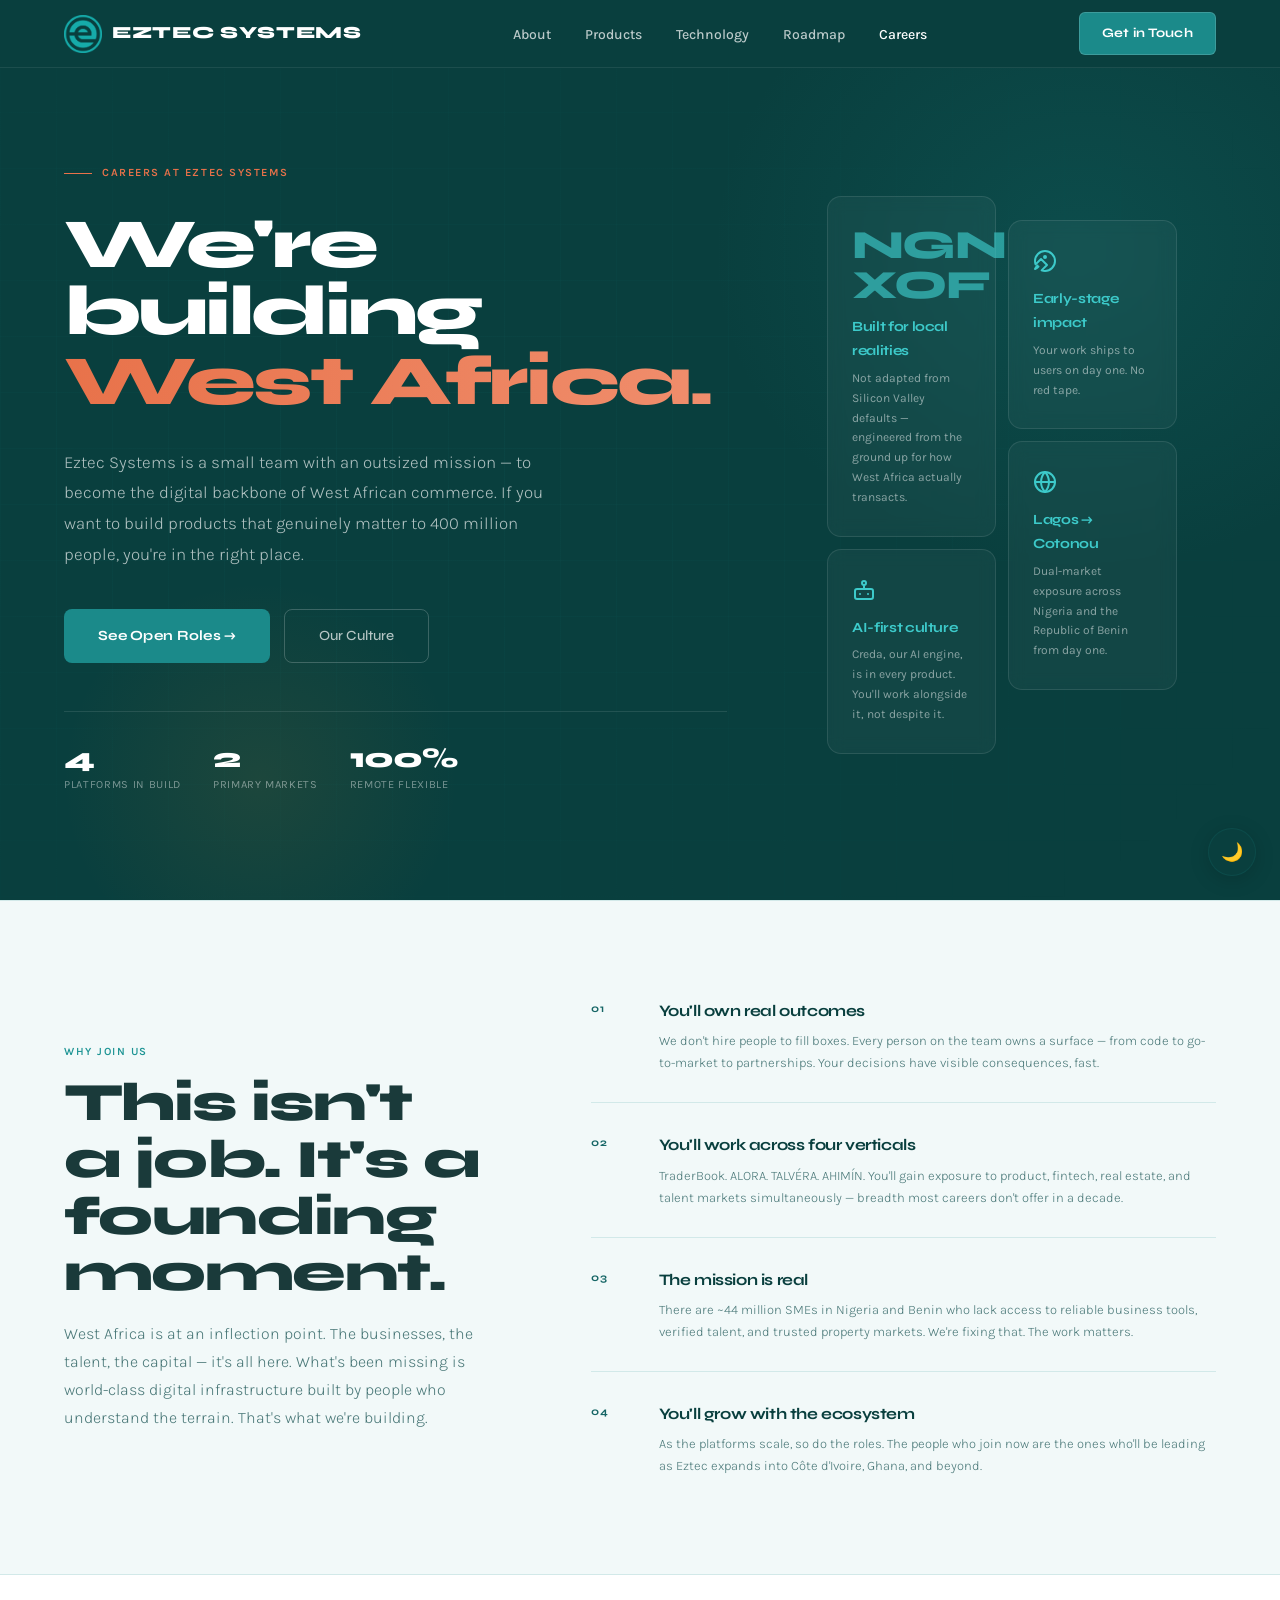
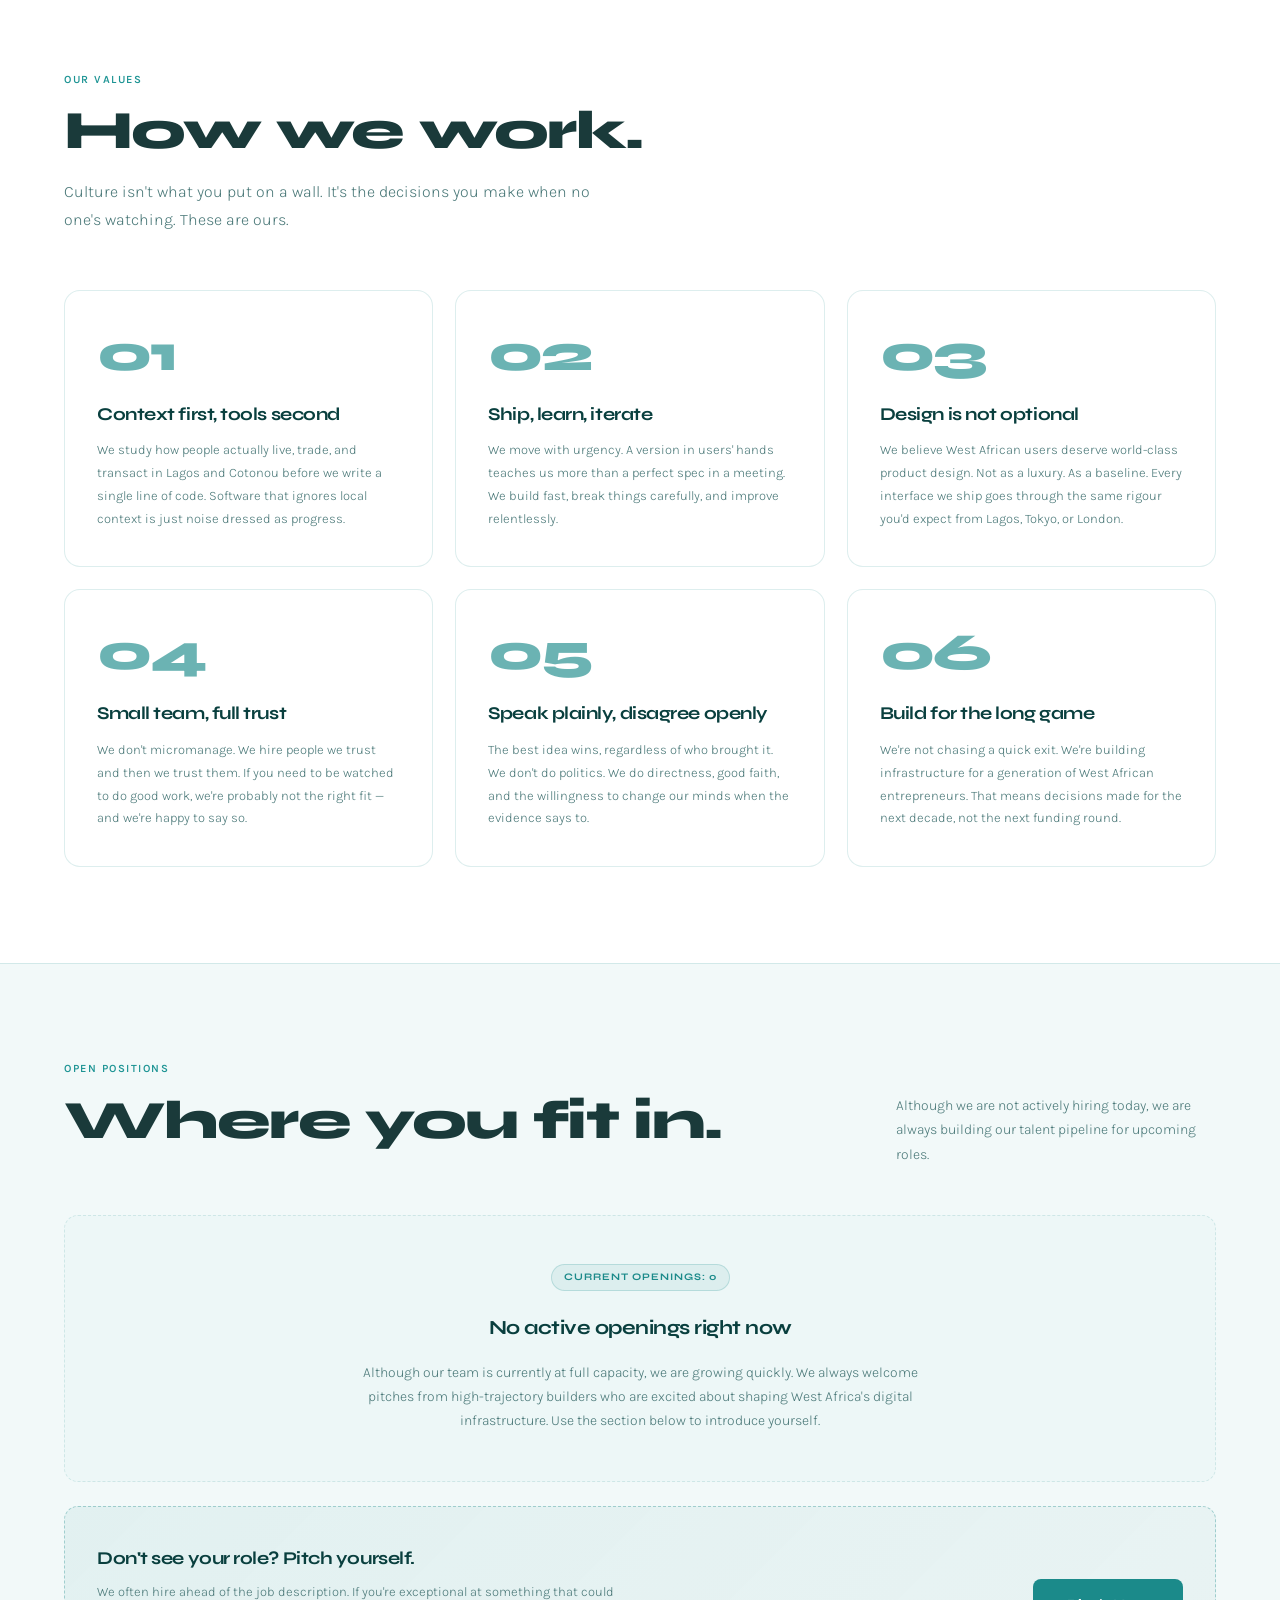
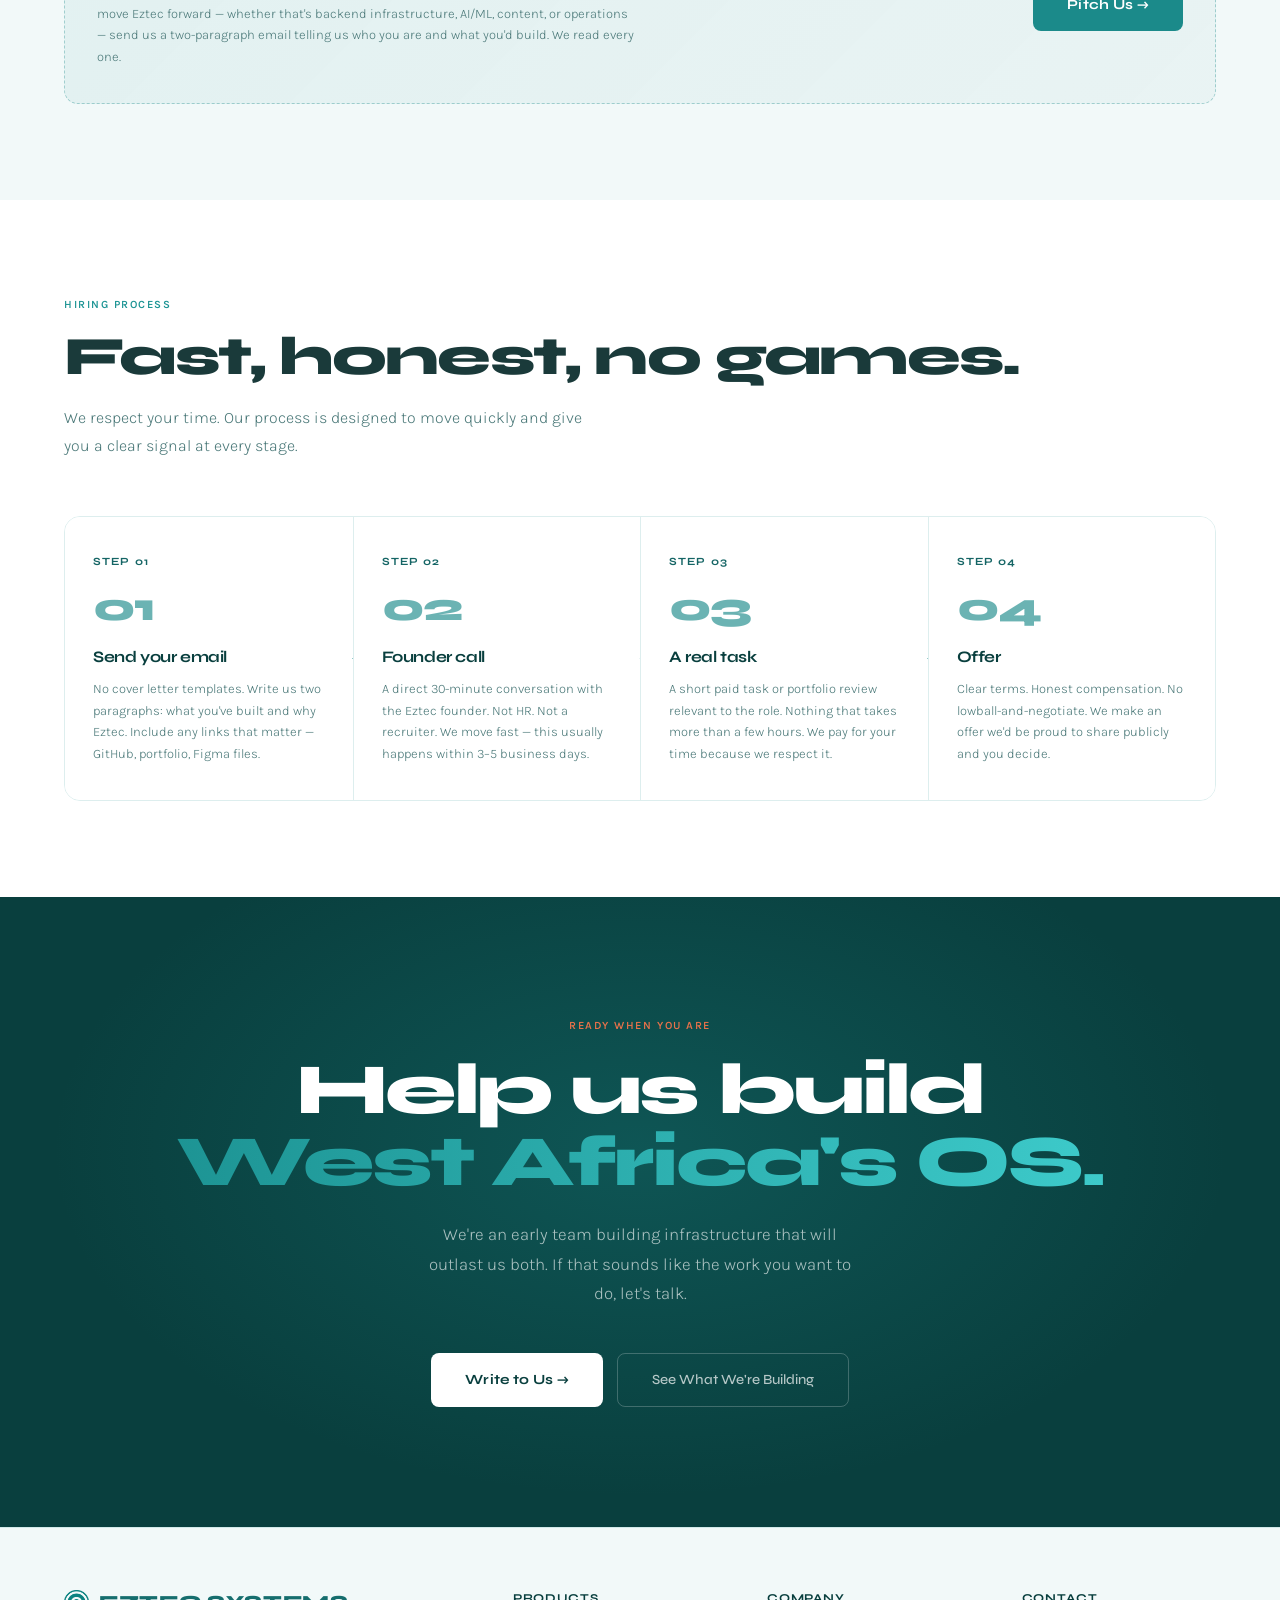
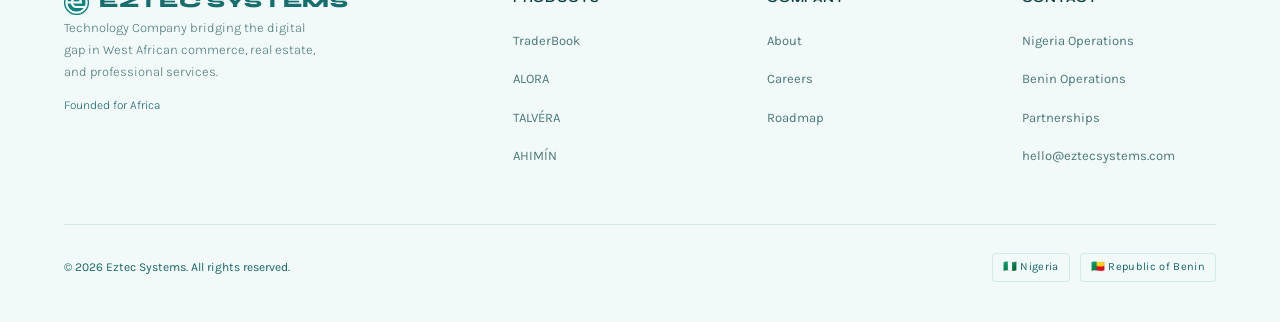
==== commit bb0f38f0: "Update careers.html" ====
--- a/careers.html
+++ b/careers.html
@@ -18,10 +18,16 @@
 
 <!-- NAV -->
 <nav id="navbar">
-  <a href="index.html" class="logo">
-    <img src="images/logo.png" alt="Eztec Systems logo" />
-    EZTEC SYSTEMS
+  <a href="#" class="logo">
+    <img src="images/logo.png" alt="Eztec Systems logo" class="logo-icon" style="width:38px;height:38px;mix-blend-mode:screen;filter:brightness(1.1);">
+
+    <div class="logo-text">
+        <span class="logo-name">EZTEC</span>
+        <span class="logo-subtitle">SYSTEMS</span>
+    </div>
   </a>
+
+
   <ul class="navlinks">
     <li><a href="index.html#about">About</a></li>
     <li><a href="index.html#products">Products</a></li>
@@ -89,25 +95,46 @@
     </div>
 
     <div class="chero-visual hero-enter" id="hero-right" style="transition-delay:.2s">
-      <div class="cv-card tall">
-        <div class="cv-big">NGN<br>XOF</div>
-        <h4>Built for local realities</h4>
-        <p>Not adapted from Silicon Valley defaults — engineered from the ground up for how West Africa actually transacts.</p>
-      </div>
-      <div class="cv-card">
-        <div class="cv-icon">🚀</div>
-        <h4>Early-stage impact</h4>
-        <p>Your work ships to users on day one. No red tape.</p>
-      </div>
-      <div class="cv-card">
-        <div class="cv-icon">🤖</div>
-        <h4>AI-first culture</h4>
-        <p>Creda, our AI engine, is in every product. You'll work alongside it, not despite it.</p>
-      </div>
-      <div class="cv-card">
-        <div class="cv-icon">🌍</div>
-        <h4>Lagos → Cotonou</h4>
-        <p>Dual-market exposure across Nigeria and the Republic of Benin from day one.</p>
+      <div class="cv-col">
+        <div class="cv-card tall">
+          <div class="cv-big">NGN<br>XOF</div>
+          <h4>Built for local realities</h4>
+          <p>Not adapted from Silicon Valley defaults — engineered from the ground up for how West Africa actually transacts.</p>
+        </div>
+        <div class="cv-card">
+          <div class="cv-icon">
+            <svg viewBox="0 0 24 24" width="24" height="24" stroke="currentColor" stroke-width="2" fill="none" stroke-linecap="round" stroke-linejoin="round">
+              <rect x="3" y="11" width="18" height="10" rx="2"></rect>
+              <circle cx="12" cy="5" r="2"></circle>
+              <path d="M12 7v4M8 16h.01M16 16h.01"></path>
+            </svg>
+          </div>
+          <h4>AI-first culture</h4>
+          <p>Creda, our AI engine, is in every product. You'll work alongside it, not despite it.</p>
+        </div>
+      </div>
+      <div class="cv-col">
+        <div class="cv-card">
+          <div class="cv-icon">
+            <svg viewBox="0 0 24 24" width="24" height="24" stroke="currentColor" stroke-width="2" fill="none" stroke-linecap="round" stroke-linejoin="round">
+              <path d="M4.5 16.5c-1.5 1.25-2.5 3.5-2.5 3.5s2.25-1 3.5-2.5M12 2c-5.5 0-10 4.5-10 10 0 1.2.2 2.4.6 3.4L8 10l6 6-5.4 5.4c1 .4 2.2.6 3.4.6 5.5 0 10-4.5 10-10S17.5 2 12 2z"></path>
+              <circle cx="12" cy="8" r="1"></circle>
+            </svg>
+          </div>
+          <h4>Early-stage impact</h4>
+          <p>Your work ships to users on day one. No red tape.</p>
+        </div>
+        <div class="cv-card">
+          <div class="cv-icon">
+            <svg viewBox="0 0 24 24" width="24" height="24" stroke="currentColor" stroke-width="2" fill="none" stroke-linecap="round" stroke-linejoin="round">
+              <circle cx="12" cy="12" r="10"></circle>
+              <line x1="2" y1="12" x2="22" y2="12"></line>
+              <path d="M12 2a15.3 15.3 0 0 1 4 10 15.3 15.3 0 0 1-4 10 15.3 15.3 0 0 1-4-10 15.3 15.3 0 0 1 4-10z"></path>
+            </svg>
+          </div>
+          <h4>Lagos → Cotonou</h4>
+          <p>Dual-market exposure across Nigeria and the Republic of Benin from day one.</p>
+        </div>
       </div>
     </div>
 
--- a/css/styles.css
+++ b/css/styles.css
@@ -20,19 +20,51 @@
   --cream:      #093F3E;
   --tp:         #1a3a3a;
   --tm:         #4a7878;
-  --td:         #7aacac;
+  --td:         #156565;
 
   /* Product accent colours (remapped to teal family) */
   --tc:         #1B8A8A;   /* TraderBook — brand teal */
-  --al:         #E04A2A;   /* ALORA — warm coral, distinct */
-  --tv:         #7B4FC8;   /* TALVÉRA — violet, distinct */
-  --ah:         #1B8A8A;   /* AHIMÍN — brand teal */
-}
+  --al:         #1A2456;   /* ALORA — deep navy, distinct */
+  --tv:         #2D2F6B;   /* TALVÉRA — deep indigo, distinct */
+  --ah:         #E8724A;   /* AHIMÍN — brand orange-peach */
+
+  /* Theme toggle colors */
+  --theme-toggle-bg: #093F3E;
+  --theme-toggle-fg: #ffffff;
+
+  /* Amber accents for careers */
+  --amber:      #E8724A;
+  --amber-l:    #F08E6D;
+}
+
+[data-theme="dark"] {
+  --bg:         #051A1A;
+  --bg2:        #082525;
+  --bgcard:     #093030;
+  --bgcardh:    #0F4545;
+  --tp:         #E6F2F2;
+  --tm:         #A8C4C4;
+  --td:         #57abab;
+  --cream:      #1B8A8A;
+  --bdr:        rgba(27,138,138,0.30);
+  --bdra:       rgba(27,138,138,0.60);
+  --theme-toggle-bg: #ffffff;
+  --theme-toggle-fg: #051A1A;
+
+  /* Amber accents for careers */
+  --amber:      #E8724A;
+  --amber-l:    #F08E6D;
+}
+
 *{margin:0;padding:0;box-sizing:border-box}
 html{scroll-behavior:smooth}
+html{overflow-x:hidden}
 body{background:var(--bg);color:var(--tp);font-family:'Karla',sans-serif;font-size:16px;line-height:1.7;overflow-x:hidden}
 h1,h2,h3,h4,h5{font-family:'Syne',sans-serif;letter-spacing:-0.025em}
 a{text-decoration:none}
+a, button, .pcard, .acard, .techcard, .val-card, .role-card, .titem, .advitem {
+  transition: all 0.25s cubic-bezier(0.25, 0.46, 0.45, 0.94);
+}
 
 /* ─── NAV ─── */
 nav{position:fixed;top:0;left:0;right:0;z-index:200;height:68px;display:flex;align-items:center;justify-content:space-between;padding:0 clamp(20px,5vw,80px);background:#093F3E;border-bottom:1px solid rgba(255,255,255,0.08);transition:background .3s,box-shadow .3s}
@@ -48,6 +80,11 @@
   letter-spacing:0.04em;
   transition:opacity .2s
 }
+.logo img{
+  width:34px;
+  height:34px;
+  object-fit:contain;
+}
 
 .logo:hover{
   opacity:.85
@@ -108,17 +145,51 @@
 .hcontent{padding:120px clamp(20px,5vw,80px) 80px;display:flex;flex-direction:column;justify-content:center}
 .htitle{font-size:clamp(36px,5.2vw,70px);font-weight:800;line-height:0.96;letter-spacing:-0.04em;margin-bottom:28px}
 .htitle .ghost{color:#C8892A;-webkit-text-stroke:none}
-.htitle .accent{color:#093F3E;-webkit-text-fill-color:#093F3E;background:none}
+.htitle .accent{
+  color: var(--cream);
+  -webkit-text-fill-color: var(--cream);
+  background:none;
+  display:inline-block;
+  font-size:0.75em;
+  transition:transform 0.5s cubic-bezier(0.22,1,0.36,1),opacity 0.5s ease;
+  transform-origin:left center;
+}
+.htitle .accent.swap-out{
+  transform:translateY(-15px) scale(0.95);
+  opacity:0;
+}
+.htitle .accent.swap-in{
+  transform:translateY(15px) scale(0.95);
+  opacity:0;
+}
+
+/* Sequential line reveal animation */
+.htitle-reveal .h-line{
+  display:inline-block;
+  opacity:0;
+  transform:translateY(28px);
+  animation:lineReveal 0.8s cubic-bezier(0.22,1,0.36,1) forwards;
+}
+.htitle-reveal .line-1{animation-delay:0.15s}
+.htitle-reveal .line-2{animation-delay:0.3s}
+.htitle-reveal .line-3{animation-delay:0.45s}
+
+@keyframes lineReveal{
+  to{
+    opacity:1;
+    transform:translateY(0);
+  }
+}
 /* ─── HERO SLIDESHOW ─── */
 .himage{position:relative;overflow:hidden;min-height:100vh;-webkit-mask-image:linear-gradient(to right,transparent 0%,rgba(0,0,0,0.4) 8%,rgba(0,0,0,0.85) 18%,black 28%);mask-image:linear-gradient(to right,transparent 0%,rgba(0,0,0,0.4) 8%,rgba(0,0,0,0.85) 18%,black 28%)}
 .himage::before{display:none}
 .himage::after{content:'';position:absolute;inset:0;background:linear-gradient(170deg,transparent 50%,rgba(9,63,62,0.50) 100%);z-index:2;pointer-events:none}
-.hslide{position:absolute;inset:0;opacity:0;transition:opacity 1.2s ease;z-index:1}
+.hslide{position:absolute;inset:0;opacity:0;transition:opacity 1.2s ease;z-index:1;will-change:opacity;transform:translate3d(0,0,0)}
 .hslide.active{opacity:1}
 .hslide img{width:100%;height:100%;object-fit:cover;object-position:center 18%;display:block}
-.himg-card{position:absolute;bottom:28px;left:240px;right:24px;z-index:4;background:rgba(255,255,255,0.92);backdrop-filter:blur(16px);border-radius:12px;padding:15px 18px;border:1px solid rgba(27,138,138,0.18);display:flex;align-items:center;justify-content:space-between;gap:12px}
-.himg-card strong{font-family:'Syne',sans-serif;font-size:13px;font-weight:800;color:#093F3E;display:block;margin-bottom:2px}
-.himg-card span{font-size:12px;color:var(--tm)}
+.himg-card{position:absolute;bottom:28px;left:240px;right:24px;z-index:4;background:rgba(255,255,255,0.95);backdrop-filter:blur(16px);border-radius:12px;padding:16px 20px;border:1px solid rgba(27,138,138,0.24);display:flex;align-items:center;justify-content:space-between;gap:12px;box-shadow:0 8px 32px rgba(9,63,62,0.15)}
+.himg-card strong{font-family:'Syne',sans-serif;font-size:15px;font-weight:800;color:#093F3E;display:block;margin-bottom:4px;letter-spacing:-0.01em}
+.himg-card span{font-size:13px;font-weight:600;color:#166E6E;display:block;letter-spacing:0.01em}
 .hslide-dots{display:flex;gap:6px}
 .hdot{width:7px;height:7px;border-radius:50%;background:rgba(9,63,62,0.25);cursor:pointer;transition:all .3s;border:none;padding:0}
 .hdot.active{background:#093F3E;width:22px;border-radius:4px}
@@ -143,11 +214,16 @@
 
 /* ─── ABOUT ─── */
 .about{background:var(--bg2);border-top:1px solid var(--bdr);border-bottom:1px solid var(--bdr)}
-.aboutin{display:grid;grid-template-columns:1fr 1fr;gap:80px;align-items:center;max-width:1200px}
-.aboutr{display:grid;grid-template-columns:1fr 1fr;gap:16px}
+.aboutin{display:grid;grid-template-columns:1fr 1.8fr;gap:80px;align-items:center;max-width:100%}
+.aboutr{display:grid;grid-template-columns:repeat(3,1fr);gap:16px}
 .acard{background:var(--bgcard);border:1px solid var(--bdr);border-radius:12px;padding:24px;transition:border-color .3s}
 .acard:hover{border-color:var(--bdra)}
-.aicon{font-size:22px;margin-bottom:12px}
+.aicon {
+  margin-bottom: 12px;
+  color: var(--teal);
+  display: flex;
+  align-items: center;
+}
 .acard h4{font-size:14px;font-weight:700;margin-bottom:8px;color:var(--cream)}
 .acard p{font-size:13px;color:var(--tm);line-height:1.65}
 .quote{font-size:14px;color:var(--td);font-style:italic;margin-top:32px;padding-top:24px;border-top:1px solid var(--bdr);line-height:1.7}
@@ -158,11 +234,11 @@
 .pgrid{display:grid;grid-template-columns:repeat(2,1fr);gap:22px;max-width:1200px}
 .pcard{background:var(--bgcard);border:1px solid var(--bdr);border-radius:16px;padding:40px;position:relative;overflow:hidden;transition:all .35s ease;cursor:default}
 .pcard.tc{--pc:var(--tc)}.pcard.al{--pc:var(--al)}.pcard.tv{--pc:var(--tv)}.pcard.ah{--pc:var(--ah)}
-.pcard:hover{transform:translateY(-5px);border-color:var(--pc);box-shadow:0 4px 40px -12px color-mix(in srgb,var(--pc) 50%,transparent)}
-.pcard::after{content:'';position:absolute;inset:0;background:radial-gradient(ellipse at 0% 100%,color-mix(in srgb,var(--pc) 8%,transparent),transparent 60%);opacity:0;transition:opacity .35s}
+.pcard:hover{transform:translateY(-5px);border-color:var(--pc);box-shadow:0 4px 40px -12px var(--pc);box-shadow:0 4px 40px -12px color-mix(in srgb,var(--pc) 50%,transparent)}
+.pcard::after{content:'';position:absolute;inset:0;background:radial-gradient(ellipse at 0% 100%,var(--pc),transparent 60%);background:radial-gradient(ellipse at 0% 100%,color-mix(in srgb,var(--pc) 8%,transparent),transparent 60%);opacity:0;transition:opacity .35s}
 .pcard:hover::after{opacity:1}
 .pnum{font-size:11px;font-weight:600;letter-spacing:0.1em;color:var(--td);margin-bottom:20px;font-family:'Syne',sans-serif}
-.ptag{display:inline-block;padding:3px 11px;border-radius:20px;font-size:11px;font-weight:700;letter-spacing:0.07em;text-transform:uppercase;margin-bottom:14px;color:var(--pc);border:1px solid color-mix(in srgb,var(--pc) 50%,transparent);background:color-mix(in srgb,var(--pc) 8%,transparent)}
+.ptag{display:inline-block;padding:3px 11px;border-radius:20px;font-size:11px;font-weight:700;letter-spacing:0.07em;text-transform:uppercase;margin-bottom:14px;color:var(--pc);border:1px solid var(--pc);border:1px solid color-mix(in srgb,var(--pc) 50%,transparent);background:transparent;background:color-mix(in srgb,var(--pc) 8%,transparent)}
 .pname{font-size:clamp(26px,3.5vw,36px);font-weight:800;letter-spacing:-0.035em;margin-bottom:12px;color:var(--cream);line-height:1}
 .ppurpose{font-size:14px;color:var(--tm);line-height:1.75;margin-bottom:26px;font-weight:300}
 .pfeats{list-style:none;display:flex;flex-direction:column;gap:9px;margin-bottom:28px}
@@ -175,7 +251,7 @@
 /* ─── ADVANTAGES ─── */
 .adv{background:var(--bg2);border-top:1px solid var(--bdr);border-bottom:1px solid var(--bdr)}
 .advhdr{margin-bottom:56px;max-width:1200px}
-.advlist{display:grid;grid-template-columns:repeat(3,1fr);border:1px solid var(--bdr);border-radius:16px;overflow:hidden;max-width:1200px}
+.advlist{display:grid;grid-template-columns:repeat(4,1fr);border:1px solid var(--bdr);border-radius:16px;overflow:hidden;max-width:100%}
 .advitem{padding:48px 40px;background:var(--bgcard);transition:background .3s;position:relative}
 .advitem:hover{background:var(--bgcardh)}
 .advitem+.advitem{border-left:1px solid var(--bdr)}
@@ -184,20 +260,32 @@
 .advdesc{font-size:14px;color:var(--tm);line-height:1.75;font-weight:300}
 
 /* ─── TECH ─── */
-.techhdr{margin-bottom:56px;display:grid;grid-template-columns:1fr 1fr;gap:80px;align-items:end;max-width:1200px}
-.techgrid{display:grid;grid-template-columns:repeat(3,1fr);gap:18px;max-width:1200px}
+.techhdr{margin-bottom:56px;display:grid;grid-template-columns:1fr 1fr;gap:80px;align-items:end;max-width:100%}
+.techgrid{display:grid;grid-template-columns:repeat(3,1fr);gap:18px;max-width:100%}
 .techcard{background:var(--bgcard);border:1px solid var(--bdr);border-radius:12px;padding:32px;transition:all .3s}
 .techcard:hover{border-color:var(--bdra);transform:translateY(-2px)}
-.techicon{width:44px;height:44px;background:rgba(29,148,148,0.10);border-radius:10px;display:flex;align-items:center;justify-content:center;font-size:18px;margin-bottom:20px;border:1px solid rgba(29,148,148,0.15)}
+.techicon {
+  width: 44px;
+  height: 44px;
+  background: rgba(27, 138, 138, 0.08);
+  border-radius: 10px;
+  display: flex;
+  align-items: center;
+  justify-content: center;
+  margin-bottom: 20px;
+  border: 1px solid rgba(27, 138, 138, 0.15);
+  color: var(--teal);
+}
 .techcard h4{font-size:16px;font-weight:700;margin-bottom:10px;color:var(--cream)}
 .techcard p{font-size:13px;color:var(--tm);line-height:1.65}
 .techtags{display:flex;flex-wrap:wrap;gap:6px;margin-top:14px}
 .ttag{font-size:11px;padding:3px 9px;border-radius:4px;background:rgba(27,138,138,0.08);color:var(--teal-d);border:1px solid var(--bdr);font-family:'Syne',sans-serif;font-weight:600;letter-spacing:0.04em}
+.ttag.highlight{border-color:#E8724A;background:#FFF0EB;color:#C8532A}
 
 /* ─── ROADMAP ─── */
 .roadmap{background:var(--bg2);border-top:1px solid var(--bdr)}
-.rmhdr{margin-bottom:56px;max-width:1200px}
-.timeline{display:grid;grid-template-columns:repeat(4,1fr);border:1px solid var(--bdr);border-radius:16px;overflow:hidden;max-width:1200px}
+.rmhdr{margin-bottom:56px;max-width:100%}
+.timeline{display:grid;grid-template-columns:repeat(4,1fr);border:1px solid var(--bdr);border-radius:16px;overflow:hidden;max-width:100%}
 .titem{background:var(--bgcard);padding:34px 28px;transition:background .3s;position:relative}
 .titem:hover{background:var(--bgcardh)}
 .titem+.titem{border-left:1px solid var(--bdr)}
@@ -209,21 +297,112 @@
 .tactivebadge{display:inline-block;background:rgba(29,148,148,0.13);color:var(--teal-l);border:1px solid rgba(29,148,148,0.35);font-size:10px;font-weight:700;letter-spacing:0.08em;text-transform:uppercase;padding:3px 8px;border-radius:4px;margin-top:14px;font-family:'Syne',sans-serif}
 
 /* ─── CTA ─── */
-.cta{padding:120px clamp(20px,5vw,80px);text-align:center;position:relative;overflow:hidden;background:#093F3E}
-.ctabg{position:absolute;inset:0;background:radial-gradient(ellipse at 50% 50%,rgba(27,138,138,0.35) 0%,transparent 70%)}
-.ctain{position:relative;z-index:1}
-.ctatitle{font-size:clamp(40px,6vw,72px);font-weight:800;letter-spacing:-0.04em;line-height:1;margin-bottom:22px;color:#fff}
-.ctadesc{font-size:17px;color:rgba(255,255,255,0.70);max-width:440px;margin:0 auto 44px;font-weight:300;line-height:1.75}
-.ctabtns{display:flex;justify-content:center;gap:14px;flex-wrap:wrap}
-.cta .btnp{background:#fff;color:#093F3E}
-.cta .btnp:hover{background:#e8f4f4;color:#093F3E;box-shadow:0 16px 40px rgba(0,0,0,0.20)}
-.cta .btns{color:rgba(255,255,255,0.75);border-color:rgba(255,255,255,0.25)}
-.cta .btns:hover{border-color:#fff;color:#fff}
+.cta {
+  min-height: 80vh;
+  display: flex;
+  align-items: stretch;
+  position: relative;
+  overflow: hidden;
+  background: #093F3E;
+  padding: 0;
+}
+.ctabg {
+  position: absolute;
+  inset: 0;
+  background: radial-gradient(ellipse at 50% 50%, rgba(27,138,138,0.35) 0%, transparent 70%);
+  pointer-events: none;
+}
+.ctainner {
+  display: grid;
+  grid-template-columns: 1.1fr 1fr;
+  gap: 0;
+  align-items: stretch;
+  width: 100%;
+  position: relative;
+  z-index: 1;
+  min-height: 80vh;
+}
+.cta-image {
+  position: relative;
+  overflow: hidden;
+  min-height: 100%;
+  grid-column: 1;
+  grid-row: 1;
+  -webkit-mask-image: linear-gradient(to left, transparent 0%, rgba(0,0,0,0.4) 8%, rgba(0,0,0,0.85) 18%, black 28%);
+  mask-image: linear-gradient(to left, transparent 0%, rgba(0,0,0,0.4) 8%, rgba(0,0,0,0.85) 18%, black 28%);
+}
+.cta-image::after {
+  content: '';
+  position: absolute;
+  inset: 0;
+  background: linear-gradient(to right, transparent 50%, rgba(9,63,62,0.30) 100%);
+  z-index: 2;
+  pointer-events: none;
+}
+.cta-image img {
+  width: 100%;
+  height: 100%;
+  object-fit: cover;
+  object-position: center;
+  display: block;
+}
+.ctain {
+  grid-column: 2;
+  grid-row: 1;
+  padding: 80px clamp(20px, 5vw, 80px);
+  display: flex;
+  flex-direction: column;
+  justify-content: center;
+  align-items: flex-start;
+  text-align: left;
+  position: relative;
+  z-index: 3;
+}
+.ctatitle {
+  font-size: clamp(40px, 6vw, 72px);
+  font-weight: 800;
+  letter-spacing: -0.04em;
+  line-height: 1;
+  margin-bottom: 22px;
+  color: #fff;
+}
+.ctadesc {
+  font-size: 17px;
+  color: rgba(255,255,255,0.70);
+  max-width: 440px;
+  margin: 0 0 44px 0;
+  font-weight: 300;
+  line-height: 1.75;
+}
+.ctabtns {
+  display: flex;
+  justify-content: flex-start;
+  gap: 14px;
+  flex-wrap: wrap;
+  width: 100%;
+}
+.cta .btnp {
+  background: #fff;
+  color: #093F3E;
+}
+.cta .btnp:hover {
+  background: #e8f4f4;
+  color: #093F3E;
+  box-shadow: 0 16px 40px rgba(0,0,0,0.20);
+}
+.cta .btns {
+  color: rgba(255,255,255,0.75);
+  border: 1px solid rgba(255,255,255,0.25);
+}
+.cta .btns:hover {
+  border-color: #fff;
+  color: #fff;
+}
 
 /* ─── PEOPLE STRIP ─── */
 .people{background:var(--bg);border-top:1px solid var(--bdr);border-bottom:1px solid var(--bdr);overflow:hidden}
-.people-inner{display:grid;grid-template-columns:1fr 1.5fr;gap:80px;align-items:center;max-width:1200px}
-.people-imgs{display:grid;grid-template-columns:1fr 1.1fr 1fr;gap:14px;align-items:end}
+.people-inner{display:grid;grid-template-columns:1fr 1.5fr;gap:80px;align-items:center;width:100%}
+.people-imgs{display:grid;grid-template-columns:repeat(4,1fr);gap:14px;align-items:end;min-width:0}
 .ppl-img{border-radius:16px;overflow:hidden;position:relative}
 .ppl-img img{width:100%;height:200px;object-fit:cover;object-position:center top;display:block;transition:transform .5s ease}
 .ppl-img:hover img{transform:scale(1.05)}
@@ -261,6 +440,8 @@
 .stag.vis>*:nth-child(2){opacity:1;transform:translateY(0);transition-delay:.16s}
 .stag.vis>*:nth-child(3){opacity:1;transform:translateY(0);transition-delay:.26s}
 .stag.vis>*:nth-child(4){opacity:1;transform:translateY(0);transition-delay:.36s}
+.stag.vis>*:nth-child(5){opacity:1;transform:translateY(0);transition-delay:.46s}
+.stag.vis>*:nth-child(6){opacity:1;transform:translateY(0);transition-delay:.56s}
 .acard{transition:border-color .3s,transform .3s,box-shadow .3s}
 .acard:hover{border-color:var(--bdra);transform:translateY(-4px);box-shadow:0 12px 36px rgba(9,63,62,0.08)}
 .techcard{transition:border-color .3s,transform .3s,box-shadow .3s}
@@ -281,7 +462,10 @@
   .hcontent{padding:100px clamp(20px,4vw,60px) 60px}
   .ftop{grid-template-columns:2fr 1fr 1fr;gap:40px}
   .ftop .fbrand{grid-column:1/-1}
-  .advlist{grid-template-columns:1fr 1fr 1fr}
+  .advlist{grid-template-columns:1fr 1fr}
+  .advitem{border-left:none;border-top:none}
+  .advitem:nth-child(even){border-left:1px solid var(--bdr)}
+  .advitem:nth-child(n+3){border-top:1px solid var(--bdr)}
   .techgrid{grid-template-columns:1fr 1fr 1fr}
   .timeline{grid-template-columns:1fr 1fr}
   .titem:nth-child(3){border-left:none;border-top:1px solid var(--bdr)}
@@ -312,6 +496,7 @@
 
   /* Advantages */
   .advlist{grid-template-columns:1fr}
+  .advitem{border-left:none}
   .advitem+.advitem{border-left:none;border-top:1px solid var(--bdr)}
 
   /* Tech */
@@ -329,6 +514,33 @@
   /* Footer */
   .ftop{grid-template-columns:1fr 1fr;gap:32px}
   .ftop .fbrand{grid-column:1/-1}
+
+  /* CTA */
+  .ctainner {
+    grid-template-columns: 1fr;
+    min-height: auto;
+  }
+  .ctain {
+    grid-column: 1;
+    grid-row: 1;
+    padding: 72px 24px 56px;
+    align-items: center;
+    text-align: center;
+  }
+  .cta .ctadesc {
+    margin: 0 auto 36px;
+  }
+  .cta .ctabtns {
+    justify-content: center;
+  }
+  .cta-image {
+    grid-column: 1;
+    grid-row: 2;
+    min-height: 360px;
+    height: 360px;
+    -webkit-mask-image: linear-gradient(to bottom, transparent 0%, rgba(0,0,0,0.4) 8%, rgba(0,0,0,0.85) 18%, black 28%);
+    mask-image: linear-gradient(to bottom, transparent 0%, rgba(0,0,0,0.4) 8%, rgba(0,0,0,0.85) 18%, black 28%);
+  }
 }
 
 /* ── Mobile: ≤640px ── */
@@ -336,6 +548,14 @@
   /* Nav */
   .navlinks,.navcta{display:none}
   .hamburger{display:block}
+  .logo {
+    font-size: 14px;
+    gap: 8px;
+  }
+  .logo img {
+    width: 26px !important;
+    height: 26px !important;
+  }
 
   /* Hero */
   .hcontent{padding:88px 20px 40px}
@@ -372,20 +592,63 @@
   .titem+.titem{border-left:none;border-top:1px solid var(--bdr)}
   .titem{padding:24px 20px}
 
-  /* People */
-  .people-imgs{grid-template-columns:1fr 1fr}
-  .ppl-img:last-child{display:none}
+  /* People (Mobile Slideshow) */
+  .people-imgs {
+    position: relative;
+    height: 280px;
+    display: block;
+    overflow: hidden;
+    margin-top: 24px;
+    border-radius: 16px;
+  }
+  .ppl-img {
+    position: absolute;
+    inset: 0;
+    width: 100%;
+    height: 100%;
+    opacity: 0;
+    z-index: 1;
+    transition: opacity 0s linear 0.8s;
+    display: block !important;
+    will-change: opacity;
+    transform: translate3d(0, 0, 0);
+  }
+  .ppl-img.active {
+    opacity: 1;
+    z-index: 2;
+    transition: opacity 0.8s ease-in-out;
+  }
+  .ppl-img img {
+    height: 100% !important;
+  }
 
   /* CTA */
-  .cta{padding:80px 20px}
-  .ctabtns{flex-direction:column;align-items:center}
-  .cta .btnp,.cta .btns{width:100%;max-width:340px;text-align:center;justify-content:center}
+  .ctain {
+    padding: 56px 20px 36px;
+  }
+  .ctabtns {
+    flex-direction: column;
+    align-items: center;
+  }
+  .cta .btnp, .cta .btns {
+    width: 100%;
+    max-width: 340px;
+    text-align: center;
+    justify-content: center;
+  }
+  .cta-image {
+    min-height: 280px;
+    height: 280px;
+  }
 
   /* Footer */
   .ftop{grid-template-columns:1fr;gap:28px}
   .fbrand{grid-column:1}
   .fbot{flex-direction:column;align-items:flex-start;gap:12px}
-}
+  .hglow, .hglow2, .hgrid { display: none; }
+}
+
+
 
 /* ── Small mobile: ≤400px ── */
 @media(max-width:400px){
@@ -393,11 +656,976 @@
   .aboutr{grid-template-columns:1fr}
   .hstats{gap:16px}
   .statnum{font-size:22px}
-  .people-imgs{grid-template-columns:1fr}
-  .ppl-img:nth-child(2),.ppl-img:last-child{display:none}
-}
-.mobilenav{display:none;position:fixed;top:68px;left:0;right:0;background:#093F3E;border-bottom:1px solid rgba(255,255,255,0.10);z-index:199;padding:20px clamp(20px,5vw,80px) 24px;flex-direction:column;gap:8px}
+}
+.mobilenav {
+  display: flex !important;
+  position: fixed;
+  top: 68px;
+  left: 0;
+  right: 0;
+  background: rgba(9, 63, 62, 0.92);
+  backdrop-filter: blur(12px);
+  -webkit-backdrop-filter: blur(12px);
+  z-index: 199;
+  padding: 20px clamp(20px,5vw,80px) 24px;
+  flex-direction: column;
+  gap: 8px;
+  transform: translateY(-120%);
+  opacity: 0;
+  pointer-events: none;
+  transition: transform 0.4s cubic-bezier(0.16, 1, 0.3, 1), opacity 0.4s ease;
+  border-bottom: 1px solid rgba(255,255,255,0.12);
+}
 .mobilenav a{color:rgba(255,255,255,0.80);font-size:15px;font-weight:500;padding:10px 0;border-bottom:1px solid rgba(255,255,255,0.10);transition:color .2s}
 .mobilenav a:hover{color:#fff}
 .mobilenav .navcta{display:inline-block;margin-top:8px;width:fit-content;color:#fff;background:#1B8A8A;border:none}
-.mobilenav.open{display:flex}+.mobilenav.open {
+  transform: translateY(0);
+  opacity: 1;
+  pointer-events: auto;
+}
+
+/* ── CONTACT FORM MODAL ── */
+.modal-overlay {
+  position: fixed;
+  inset: 0;
+  background: rgba(9, 63, 62, 0.6);
+  backdrop-filter: blur(8px);
+  -webkit-backdrop-filter: blur(8px);
+  z-index: 1000;
+  display: flex;
+  align-items: center;
+  justify-content: center;
+  opacity: 0;
+  pointer-events: none;
+  transition: opacity 0.3s ease;
+  padding: 20px;
+}
+.modal-overlay.open {
+  opacity: 1;
+  pointer-events: auto;
+}
+.modal-content {
+  background: #ffffff;
+  border: 1px solid rgba(27, 138, 138, 0.15);
+  border-radius: 20px;
+  width: 100%;
+  max-width: 500px;
+  padding: 40px;
+  position: relative;
+  box-shadow: 0 24px 64px rgba(9, 63, 62, 0.25);
+  transform: translateY(20px);
+  transition: transform 0.3s ease;
+}
+.modal-overlay.open .modal-content {
+  transform: translateY(0);
+}
+.modal-close {
+  position: absolute;
+  top: 24px;
+  right: 24px;
+  background: none;
+  border: none;
+  font-size: 28px;
+  color: var(--tm);
+  cursor: pointer;
+  line-height: 1;
+  transition: color 0.2s;
+}
+.modal-close:hover {
+  color: var(--cream);
+}
+.modal-header {
+  margin-bottom: 28px;
+  text-align: left;
+}
+.modal-header h3 {
+  font-size: 24px;
+  color: var(--cream);
+  margin-bottom: 8px;
+  font-family: 'Syne', sans-serif;
+  font-weight: 700;
+}
+.modal-header p {
+  font-size: 13px;
+  color: var(--tm);
+  margin-top: 4px;
+}
+.recipient-badge {
+  color: var(--teal);
+  background: rgba(27, 138, 138, 0.08);
+  border: 1px solid rgba(27, 138, 138, 0.2);
+  padding: 3px 10px;
+  border-radius: 20px;
+  font-weight: 600;
+}
+.form-row {
+  display: flex;
+  gap: 16px;
+}
+.form-row .form-group {
+  flex: 1;
+}
+.form-group {
+  margin-bottom: 14px;
+  text-align: left;
+}
+.form-group label {
+  display: block;
+  font-size: 11px;
+  font-weight: 700;
+  text-transform: uppercase;
+  letter-spacing: 0.05em;
+  color: var(--cream);
+  margin-bottom: 6px;
+  font-family: 'Syne', sans-serif;
+}
+.form-group input {
+  width: 100%;
+  padding: 10px 14px;
+  border: 1px solid var(--bdr);
+  border-radius: 8px;
+  font-family: 'Karla', sans-serif;
+  font-size: 14px;
+  color: var(--tp);
+  background: #fafcfc;
+  transition: border-color 0.2s, box-shadow 0.2s;
+}
+.form-group textarea {
+  width: 100%;
+  padding: 12px 16px;
+  border: 1px solid var(--bdr);
+  border-radius: 8px;
+  font-family: 'Karla', sans-serif;
+  font-size: 14px;
+  color: var(--tp);
+  background: #fafcfc;
+  transition: border-color 0.2s, box-shadow 0.2s;
+}
+.form-group input:focus,
+.form-group textarea:focus {
+  outline: none;
+  border-color: var(--teal);
+  box-shadow: 0 0 0 3px rgba(27, 138, 138, 0.1);
+  background: #ffffff;
+}
+@media(max-width: 600px) {
+  .form-row {
+    flex-direction: column;
+    gap: 0;
+  }
+}
+.btn-submit {
+  width: 100%;
+  background: var(--teal);
+  color: #fff;
+  border: none;
+  padding: 14px;
+  border-radius: 8px;
+  font-family: 'Syne', sans-serif;
+  font-size: 14px;
+  font-weight: 700;
+  cursor: pointer;
+  transition: background 0.2s, transform 0.2s, box-shadow 0.2s;
+  display: flex;
+  align-items: center;
+  justify-content: center;
+  gap: 10px;
+  margin-top: 10px;
+}
+.btn-submit:hover {
+  background: var(--teal-l);
+  transform: translateY(-1px);
+  box-shadow: 0 8px 24px rgba(27, 138, 138, 0.25);
+}
+.btn-submit:disabled {
+  background: var(--td);
+  cursor: not-allowed;
+  transform: none;
+  box-shadow: none;
+}
+/* Spinner */
+.spinner {
+  animation: rotate 2s linear infinite;
+  width: 20px;
+  height: 20px;
+}
+.spinner .path {
+  stroke: #ffffff;
+  stroke-linecap: round;
+  animation: dash 1.5s ease-in-out infinite;
+  stroke: #fff;
+  fill: none;
+  stroke-width: 5;
+}
+@keyframes rotate {
+  100% { transform: rotate(360deg); }
+}
+@keyframes dash {
+  0% {
+    stroke-dasharray: 1, 150;
+    stroke-dashoffset: 0;
+  }
+  50% {
+    stroke-dasharray: 90, 150;
+    stroke-dashoffset: -35;
+  }
+  100% {
+    stroke-dasharray: 90, 150;
+    stroke-dashoffset: -124;
+  }
+}
+/* Success State */
+.modal-success-state {
+  text-align: center;
+  padding: 20px 0;
+}
+.success-icon {
+  width: 64px;
+  height: 64px;
+  background: rgba(27, 138, 138, 0.1);
+  border: 2px solid var(--teal);
+  color: var(--teal);
+  border-radius: 50%;
+  display: flex;
+  align-items: center;
+  justify-content: center;
+  font-size: 32px;
+  font-weight: bold;
+  margin: 0 auto 24px auto;
+  animation: scaleUp 0.4s cubic-bezier(0.175, 0.885, 0.32, 1.275) both;
+}
+.modal-success-state h3 {
+  font-size: 22px;
+  color: var(--cream);
+  margin-bottom: 12px;
+  font-family: 'Syne', sans-serif;
+  font-weight: 700;
+}
+.modal-success-state p {
+  font-size: 14px;
+  color: var(--tm);
+  line-height: 1.6;
+  margin-bottom: 28px;
+  font-weight: 300;
+}
+.btn-success-close {
+  background: var(--teal);
+  color: #fff;
+  border: none;
+  padding: 12px 32px;
+  border-radius: 8px;
+  font-family: 'Syne', sans-serif;
+  font-size: 14px;
+  font-weight: 700;
+  cursor: pointer;
+  transition: background 0.2s;
+}
+.btn-success-close:hover {
+  background: var(--teal-l);
+}
+@keyframes scaleUp {
+  0% { transform: scale(0.5); opacity: 0; }
+  100% { transform: scale(1); opacity: 1; }
+}
+@media(max-width: 640px) {
+  .modal-content {
+    padding: 30px 20px;
+    border-radius: 16px;
+  }
+  .modal-header h3 {
+    font-size: 20px;
+  }
+}
+
+/* ─── PRODUCTS STACK SLIDESHOW ─── */
+:root {
+  --tb-color: #1B8A8A;
+  --al-color: #1A2456;
+  --tv-color: #2D2F6B;
+  --tv-color-2: #E8724A;
+  --ah-color: #E8724A;
+}
+
+.pstack-section {
+  max-width: 1200px;
+  margin: 0 auto;
+  position: relative;
+}
+
+.pstack-layout {
+  display: grid;
+  grid-template-columns: 300px 1fr;
+  gap: 64px;
+  align-items: flex-start;
+  width: 100%;
+}
+
+.pstack-sidebar {
+  display: flex;
+  flex-direction: column;
+  gap: 0;
+  position: relative;
+  padding-left: 28px;
+  margin-top: 10px;
+}
+.pstack-sidebar::before {
+  content: '';
+  position: absolute;
+  left: 0;
+  top: 10px;
+  bottom: 10px;
+  width: 2px;
+  background: var(--bdr);
+}
+
+.pstack-tab {
+  background: none;
+  border: none;
+  padding: 24px 0;
+  display: flex;
+  flex-direction: column;
+  align-items: flex-start;
+  gap: 4px;
+  cursor: pointer;
+  text-align: left;
+  transition: all 0.3s cubic-bezier(0.25, 1, 0.5, 1);
+  position: relative;
+  opacity: 0.45;
+  width: 100%;
+  outline: none;
+}
+.pstack-tab:hover {
+  opacity: 0.8;
+}
+.pstack-tab.active {
+  opacity: 1;
+  transform: translateX(4px);
+}
+.pstack-tab::after {
+  content: '';
+  position: absolute;
+  left: -34px;
+  top: 50%;
+  transform: translateY(-50%);
+  width: 10px;
+  height: 10px;
+  border-radius: 50%;
+  background: var(--bg);
+  border: 2px solid var(--bdr);
+  transition: all 0.3s cubic-bezier(0.25, 1, 0.5, 1);
+  z-index: 2;
+}
+.pstack-tab.tc.active::after { border-color: var(--tb-color); background: var(--tb-color); box-shadow: 0 0 10px var(--tb-color); }
+.pstack-tab.al.active::after { border-color: var(--al-color); background: var(--al-color); box-shadow: 0 0 10px var(--al-color); }
+.pstack-tab.tv.active::after { border-color: var(--tv-color-2); background: var(--tv-color-2); box-shadow: 0 0 10px var(--tv-color-2); }
+.pstack-tab.ah.active::after { border-color: var(--ah-color); background: var(--ah-color); box-shadow: 0 0 10px var(--ah-color); }
+
+.pstack-tab .ptab-num {
+  font-family: 'Syne', sans-serif;
+  font-size: 11px;
+  font-weight: 700;
+  letter-spacing: 0.1em;
+  color: var(--td);
+}
+.pstack-tab .ptab-name {
+  font-family: 'Syne', sans-serif;
+  font-size: 20px;
+  font-weight: 800;
+  color: var(--cream);
+  letter-spacing: -0.02em;
+}
+.pstack-tab.tc.active .ptab-name { color: var(--tb-color); }
+.pstack-tab.al.active .ptab-name { color: var(--al-color); }
+.pstack-tab.tv.active .ptab-name { color: var(--tv-color); }
+.pstack-tab.ah.active .ptab-name { color: var(--ah-color); }
+
+.ptab-progress-wrap {
+  width: 100%;
+  height: 2px;
+  background: rgba(9, 63, 62, 0.08);
+  margin-top: 8px;
+  position: relative;
+  overflow: hidden;
+  border-radius: 2px;
+}
+.ptab-progress {
+  position: absolute;
+  top: 0;
+  left: 0;
+  height: 100%;
+  width: 0%;
+  background: var(--teal);
+}
+.pstack-tab.tc .ptab-progress { background: var(--tb-color); }
+.pstack-tab.al .ptab-progress { background: var(--al-color); }
+.pstack-tab.tv .ptab-progress { background: var(--tv-color-2); }
+.pstack-tab.ah .ptab-progress { background: var(--ah-color); }
+
+.pstack-container {
+  position: relative;
+  width: 100%;
+  height: 500px;
+  margin-bottom: 24px;
+}
+
+.pstack-card {
+  position: absolute;
+  top: 0;
+  left: 0;
+  width: 100%;
+  height: 100%;
+  background: #ffffff; /* Solid opaque white background to block background layers */
+  border: 1px solid var(--bdr);
+  border-radius: 24px;
+  padding: 40px 48px;
+  text-align: left;
+  box-shadow: 0 24px 64px -16px rgba(9, 63, 62, 0.06);
+  transition: transform 0.65s cubic-bezier(0.25, 1, 0.5, 1), 
+              opacity 0.65s cubic-bezier(0.25, 1, 0.5, 1), 
+              border-color 0.3s ease, 
+              box-shadow 0.3s ease;
+  overflow: hidden;
+}
+
+.pstack-card::before {
+  content: '';
+  position: absolute;
+  bottom: -150px;
+  left: -150px;
+  width: 350px;
+  height: 350px;
+  border-radius: 50%;
+  pointer-events: none;
+  filter: blur(80px);
+  opacity: 0.05;
+  z-index: 0;
+}
+.pstack-card.tc::before { background: var(--tb-color); }
+.pstack-card.al::before { background: var(--al-color); }
+.pstack-card.tv::before { background: var(--tv-color-2); }
+.pstack-card.ah::before { background: var(--ah-color); }
+
+/* Brand-specific Card Tints & Borders */
+.pstack-card.tc { background: #f6fafb; border-color: rgba(27, 138, 138, 0.22); }
+.pstack-card.ah { background: #fdf7f5; border-color: rgba(232, 114, 74, 0.22); }
+.pstack-card.al { background: #f4f5f9; border-color: rgba(26, 36, 86, 0.22); }
+.pstack-card.tv { background: #fdf7f5; border-color: rgba(232, 114, 74, 0.22); }
+
+/* Active Card Clean Opaque Gradients */
+.pstack-card.layer-0.tc { background: linear-gradient(135deg, #ffffff, #f3f9fa); border-color: rgba(27, 138, 138, 0.4); }
+.pstack-card.layer-0.ah { background: linear-gradient(135deg, #ffffff, #fdf5f2); border-color: rgba(232, 114, 74, 0.4); }
+.pstack-card.layer-0.al { background: linear-gradient(135deg, #ffffff, #f2f3f8); border-color: rgba(26, 36, 86, 0.4); }
+.pstack-card.layer-0.tv { background: linear-gradient(135deg, #ffffff, #fdf5f2); border-color: rgba(232, 114, 74, 0.4); }
+
+/* Layers in 2D to prevent Z-clipping and text bleed bugs */
+.pstack-card.layer-0 {
+  transform: translate(0, 0) scale(1);
+  z-index: 10;
+  opacity: 1;
+  pointer-events: auto;
+  cursor: default;
+}
+.pstack-card.layer-1 {
+  transform: translate(0, 16px) scale(0.97);
+  z-index: 9;
+  opacity: 0.95;
+  pointer-events: none;
+}
+.pstack-card.layer-2 {
+  transform: translate(0, 32px) scale(0.94);
+  z-index: 8;
+  opacity: 0.75;
+  pointer-events: none;
+}
+.pstack-card.layer-3 {
+  transform: translate(0, 48px) scale(0.91);
+  z-index: 7;
+  opacity: 0.55;
+  pointer-events: none;
+}
+
+/* Slide out animation style */
+.pstack-card.slide-out {
+  transform: translate(120%, 0) rotate(8deg) scale(0.95) !important;
+  opacity: 0 !important;
+  pointer-events: none !important;
+}
+
+/* Card hover glow (only for the active front card) */
+.pstack-card.layer-0:hover {
+  border-color: rgba(27, 138, 138, 0.35);
+  box-shadow: 0 32px 80px -20px rgba(9, 63, 62, 0.12);
+}
+.pstack-card.layer-0.tc:hover { border-color: rgba(27, 138, 138, 0.35); box-shadow: 0 32px 80px -20px rgba(27, 138, 138, 0.16); }
+.pstack-card.layer-0.al:hover { border-color: rgba(26, 36, 86, 0.35); box-shadow: 0 32px 80px -20px rgba(26, 36, 86, 0.16); }
+.pstack-card.layer-0.tv:hover { border-color: rgba(232, 114, 74, 0.35); box-shadow: 0 32px 80px -20px rgba(232, 114, 74, 0.16); }
+.pstack-card.layer-0.ah:hover { border-color: rgba(232, 114, 74, 0.35); box-shadow: 0 32px 80px -20px rgba(232, 114, 74, 0.16); }
+
+/* Card Content Typography & Elements */
+.pstack-card .pnum {
+  font-family: 'Syne', sans-serif;
+  font-size: 11px;
+  font-weight: 700;
+  letter-spacing: 0.12em;
+  color: var(--td);
+  margin-bottom: 12px;
+}
+
+.pstack-card .ptag {
+  display: inline-block;
+  padding: 3px 11px;
+  border-radius: 20px;
+  font-size: 11px;
+  font-weight: 700;
+  letter-spacing: 0.07em;
+  text-transform: uppercase;
+  margin-bottom: 10px;
+  width: fit-content;
+}
+.pstack-card.tc .ptag { color: var(--tb-color); border: 1px solid rgba(27, 138, 138, 0.2); background: rgba(27, 138, 138, 0.06); }
+.pstack-card.al .ptag { color: var(--al-color); border: 1px solid rgba(26, 36, 86, 0.2); background: rgba(26, 36, 86, 0.06); }
+.pstack-card.tv .ptag { color: var(--tv-color); border: 1px solid rgba(45, 47, 107, 0.2); background: rgba(45, 47, 107, 0.06); }
+.pstack-card.ah .ptag { color: var(--ah-color); border: 1px solid rgba(232, 114, 74, 0.2); background: rgba(232, 114, 74, 0.06); }
+
+.pstack-card .pname {
+  font-size: clamp(28px, 4vw, 44px);
+  font-weight: 800;
+  letter-spacing: -0.035em;
+  margin-bottom: 12px;
+  line-height: 1.05;
+}
+.pstack-card.tc .pname { color: var(--tb-color); }
+.pstack-card.al .pname { color: var(--al-color); }
+.pstack-card.tv .pname { color: var(--tv-color); }
+.pstack-card.ah .pname { color: var(--ah-color); }
+
+.pstack-card .ppurpose {
+  font-size: 15px;
+  color: var(--tm);
+  line-height: 1.75;
+  margin-bottom: 18px;
+  font-weight: 300;
+  max-width: 650px;
+}
+
+.pstack-card .pfeats {
+  list-style: none;
+  display: flex;
+  flex-direction: column;
+  gap: 10px;
+  margin-bottom: 22px;
+}
+.pstack-card .pfeats li {
+  display: flex;
+  align-items: center;
+  gap: 12px;
+  font-size: 14px;
+  color: var(--tp);
+  font-weight: 500;
+}
+
+/* Custom list checkmarks */
+.pstack-card .pfeats li::before {
+  content: '✓';
+  display: inline-flex;
+  align-items: center;
+  justify-content: center;
+  width: 20px;
+  height: 20px;
+  border-radius: 50%;
+  font-size: 10px;
+  font-weight: 900;
+  flex-shrink: 0;
+}
+.pstack-card.tc .pfeats li::before { background: rgba(27, 138, 138, 0.1); color: var(--tb-color); }
+.pstack-card.al .pfeats li::before { background: rgba(26, 36, 86, 0.1); color: var(--al-color); }
+.pstack-card.tv .pfeats li::before { background: rgba(232, 114, 74, 0.1); color: var(--tv-color-2); }
+.pstack-card.ah .pfeats li::before { background: rgba(232, 114, 74, 0.1); color: var(--ah-color); }
+
+.pstack-card .pstatus {
+  display: inline-flex;
+  align-items: center;
+  gap: 8px;
+  font-size: 12px;
+  font-weight: 700;
+  color: var(--cream);
+  padding: 6px 14px;
+  border-radius: 20px;
+  width: fit-content;
+  border: 1px solid var(--bdr);
+  margin-top: auto; /* Push to bottom */
+}
+.pstack-card.tc .pstatus { border-color: rgba(27, 138, 138, 0.2); background: rgba(27, 138, 138, 0.04); color: var(--tb-color); }
+.pstack-card.al .pstatus { border-color: rgba(26, 36, 86, 0.2); background: rgba(26, 36, 86, 0.04); color: var(--al-color); }
+.pstack-card.tv .pstatus { border-color: rgba(232, 114, 74, 0.2); background: rgba(232, 114, 74, 0.04); color: var(--tv-color-2); }
+.pstack-card.ah .pstatus { border-color: rgba(232, 114, 74, 0.2); background: rgba(232, 114, 74, 0.04); color: var(--ah-color); }
+
+.pstack-card .dot {
+  width: 8px;
+  height: 8px;
+  border-radius: 50%;
+  animation: pulseGlow 2s infinite;
+}
+.pstack-card.tc .dot { background: var(--tb-color); box-shadow: 0 0 8px var(--tb-color); }
+.pstack-card.al .dot { background: var(--al-color); box-shadow: 0 0 8px var(--al-color); }
+.pstack-card.tv .dot { background: var(--tv-color); box-shadow: 0 0 8px var(--tv-color); }
+.pstack-card.ah .dot { background: var(--ah-color); box-shadow: 0 0 8px var(--ah-color); }
+
+/* Navigation buttons */
+.pstack-controls {
+  position: absolute;
+  bottom: 30px;
+  right: 48px;
+  display: flex;
+  gap: 12px;
+  z-index: 20;
+}
+
+.pstack-btn {
+  width: 48px;
+  height: 48px;
+  border-radius: 50%;
+  background: #ffffff;
+  border: 1px solid var(--bdr);
+  color: var(--cream);
+  font-size: 18px;
+  cursor: pointer;
+  display: flex;
+  align-items: center;
+  justify-content: center;
+  transition: all 0.3s cubic-bezier(0.25, 1, 0.5, 1);
+  box-shadow: 0 4px 16px rgba(9, 63, 62, 0.04);
+}
+.pstack-btn:hover {
+  background: var(--bg2);
+  border-color: var(--teal);
+  color: var(--teal);
+  transform: translateY(-2px);
+  box-shadow: 0 8px 24px rgba(27, 138, 138, 0.15);
+}
+
+/* Dynamic Navigation Button Styling based on active card (.layer-0) */
+.pstack-container:has(.layer-0.tc) .pstack-btn {
+  color: var(--tb-color);
+  border-color: rgba(27, 138, 138, 0.25);
+  box-shadow: 0 4px 16px rgba(27, 138, 138, 0.05);
+}
+.pstack-container:has(.layer-0.tc) .pstack-btn:hover {
+  background: rgba(27, 138, 138, 0.05);
+  border-color: var(--tb-color);
+  color: var(--tb-color);
+  box-shadow: 0 8px 24px rgba(27, 138, 138, 0.15);
+}
+
+.pstack-container:has(.layer-0.ah) .pstack-btn {
+  color: var(--ah-color);
+  border-color: rgba(232, 114, 74, 0.25);
+  box-shadow: 0 4px 16px rgba(232, 114, 74, 0.05);
+}
+.pstack-container:has(.layer-0.ah) .pstack-btn:hover {
+  background: rgba(232, 114, 74, 0.05);
+  border-color: var(--ah-color);
+  color: var(--ah-color);
+  box-shadow: 0 8px 24px rgba(232, 114, 74, 0.15);
+}
+
+.pstack-container:has(.layer-0.tv) .pstack-btn {
+  color: var(--tv-color-2);
+  border-color: rgba(232, 114, 74, 0.25);
+  box-shadow: 0 4px 16px rgba(232, 114, 74, 0.05);
+}
+.pstack-container:has(.layer-0.tv) .pstack-btn:hover {
+  background: rgba(232, 114, 74, 0.05);
+  border-color: var(--tv-color-2);
+  color: var(--tv-color-2);
+  box-shadow: 0 8px 24px rgba(232, 114, 74, 0.15);
+}
+
+.pstack-container:has(.layer-0.al) .pstack-btn {
+  color: var(--al-color);
+  border-color: rgba(26, 36, 86, 0.25);
+  box-shadow: 0 4px 16px rgba(26, 36, 86, 0.05);
+}
+.pstack-container:has(.layer-0.al) .pstack-btn:hover {
+  background: rgba(26, 36, 86, 0.05);
+  border-color: var(--al-color);
+  color: var(--al-color);
+  box-shadow: 0 8px 24px rgba(26, 36, 86, 0.15);
+}
+
+/* Dots indicator */
+.pstack-dots {
+  display: flex;
+  justify-content: center;
+  gap: 8px;
+  margin-top: 56px;
+}
+
+.pstack-dot {
+  width: 8px;
+  height: 8px;
+  border-radius: 50%;
+  background: rgba(9, 63, 62, 0.2);
+  border: none;
+  cursor: pointer;
+  transition: all 0.3s cubic-bezier(0.25, 1, 0.5, 1);
+  padding: 0;
+}
+.pstack-dot.active {
+  background: var(--teal);
+  width: 24px;
+  border-radius: 4px;
+}
+
+@keyframes pulseGlow {
+  0%, 100% { opacity: 1; transform: scale(1); }
+  50% { opacity: 0.45; transform: scale(0.9); }
+}
+
+/* Media Queries for Stack Slideshow */
+@media(max-width: 900px) {
+  .pstack-layout {
+    grid-template-columns: 1fr;
+    gap: 32px;
+  }
+  .pstack-sidebar {
+    flex-direction: row;
+    flex-wrap: nowrap;
+    overflow-x: auto;
+    -webkit-overflow-scrolling: touch;
+    scrollbar-width: none;
+    border-left: none;
+    border-bottom: 2px solid rgba(27, 138, 138, 0.1);
+    padding-left: 16px;
+    padding-right: 16px;
+    margin-left: -16px;
+    margin-right: -16px;
+    gap: 16px;
+    margin-top: 0;
+  }
+  .pstack-sidebar::-webkit-scrollbar {
+    display: none;
+  }
+  .pstack-sidebar::before {
+    display: none;
+  }
+  .pstack-tab {
+    flex: 0 0 auto;
+    min-width: auto;
+    padding: 12px 16px;
+    justify-content: center;
+    align-items: center;
+  }
+  .pstack-tab::after {
+    display: none;
+  }
+  .pstack-tab.active {
+    transform: translateY(2px);
+  }
+  .pstack-container {
+    height: 500px;
+    margin-bottom: 30px; /* Reduced margin since controls are back on the card */
+  }
+  .pstack-card {
+    padding: 32px 40px;
+  }
+  .pstack-controls {
+    position: absolute;
+    bottom: 32px;
+    right: 40px;
+    left: auto;
+    transform: none;
+    display: flex;
+    gap: 12px;
+    z-index: 20;
+  }
+}
+@media(max-width: 640px) {
+  .pstack-sidebar {
+    gap: 12px;
+  }
+  .pstack-tab {
+    padding: 10px 12px;
+  }
+  .pstack-tab .ptab-name {
+    font-size: 16px;
+  }
+  .pstack-container {
+    height: 480px;
+    margin-bottom: 40px; /* Reduced margin since controls are back on the card */
+  }
+  .pstack-card {
+    padding: 24px 20px;
+    display: flex;
+    flex-direction: column;
+  }
+  .pstack-card .pnum {
+    margin-bottom: 8px;
+  }
+  .pstack-card .ptag {
+    margin-bottom: 8px;
+  }
+  .pstack-card .pname {
+    font-size: 24px;
+    margin-bottom: 8px;
+  }
+  .pstack-card .ppurpose {
+    font-size: 13.5px;
+    margin-bottom: 12px;
+    line-height: 1.6;
+  }
+  .pstack-card .pfeats {
+    gap: 6px;
+    margin-bottom: 16px;
+  }
+  .pstack-card .pfeats li {
+    font-size: 13px;
+  }
+  .pstack-controls {
+    position: absolute;
+    bottom: 24px;
+    right: 20px;
+    left: auto;
+    transform: none;
+    display: flex;
+    gap: 8px;
+    z-index: 20;
+  }
+  .pstack-btn {
+    width: 40px;
+    height: 40px;
+    font-size: 16px;
+  }
+}
+@media(max-width: 480px) {
+  .pstack-container {
+    height: 510px;
+    margin-bottom: 30px;
+  }
+  .pstack-card {
+    padding: 20px 16px;
+  }
+  .pstack-card .ppurpose {
+    font-size: 13px;
+    line-height: 1.5;
+  }
+  .pstack-card .pfeats li {
+    font-size: 12.5px;
+  }
+  .pstack-controls {
+    bottom: 20px;
+    right: 16px;
+  }
+  .pstack-btn {
+    width: 38px;
+    height: 38px;
+    font-size: 15px;
+  }
+}
+
+/* ─── DARK THEME OVERRIDES ─── */
+[data-theme="dark"] .mobilenav {
+  background: rgba(5, 26, 26, 0.95);
+  border-bottom: 1px solid rgba(255,255,255,0.08);
+}
+[data-theme="dark"] .modal-content {
+  background: var(--bgcard);
+  color: var(--tp);
+  border-color: var(--bdr);
+  box-shadow: 0 24px 64px rgba(0, 0, 0, 0.5);
+}
+[data-theme="dark"] .modal-header h3 {
+  color: var(--cream);
+}
+[data-theme="dark"] .modal-header p {
+  color: var(--tm);
+}
+[data-theme="dark"] .form-group label {
+  color: var(--cream);
+}
+[data-theme="dark"] .form-group input,
+[data-theme="dark"] .form-group textarea {
+  background: var(--bg2);
+  color: var(--tp);
+  border-color: var(--bdr);
+}
+[data-theme="dark"] .form-group input:focus,
+[data-theme="dark"] .form-group textarea:focus {
+  border-color: var(--teal);
+  background: var(--bgcard);
+}
+[data-theme="dark"] .modal-close {
+  color: var(--tm);
+}
+[data-theme="dark"] .modal-close:hover {
+  color: var(--cream);
+}
+[data-theme="dark"] .modal-success-state h3 {
+  color: var(--cream);
+}
+[data-theme="dark"] .modal-success-state p {
+  color: var(--tm);
+}
+
+/* Dark mode pstack card gradients */
+[data-theme="dark"] .pstack-card {
+  background: var(--bgcard);
+}
+[data-theme="dark"] .pstack-card.tc { background: #082222; border-color: rgba(27, 138, 138, 0.4); }
+[data-theme="dark"] .pstack-card.ah { background: #1f1410; border-color: rgba(232, 114, 74, 0.4); }
+[data-theme="dark"] .pstack-card.al { background: #0c1023; border-color: rgba(26, 36, 86, 0.4); }
+[data-theme="dark"] .pstack-card.tv { background: #141527; border-color: rgba(45, 47, 107, 0.4); }
+
+[data-theme="dark"] .pstack-card.layer-0.tc { background: linear-gradient(135deg, #093030, #072525); border-color: rgba(27, 138, 138, 0.6); }
+[data-theme="dark"] .pstack-card.layer-0.ah { background: linear-gradient(135deg, #093030, #23120e); border-color: rgba(232, 114, 74, 0.6); }
+[data-theme="dark"] .pstack-card.layer-0.al { background: linear-gradient(135deg, #093030, #0d1226); border-color: rgba(26, 36, 86, 0.6); }
+[data-theme="dark"] .pstack-card.layer-0.tv { background: linear-gradient(135deg, #093030, #141527); border-color: rgba(45, 47, 107, 0.6); }
+
+/* Dark mode colors and element styles for ALORA & TALVÉRA */
+[data-theme="dark"] {
+  --al-color: #8E9DFF; /* Bright lavender-blue for ALORA */
+  --tv-color: #A0A5FF; /* Bright indigo-violet for TALVÉRA */
+}
+[data-theme="dark"] .pstack-card.al .ptag {
+  border-color: rgba(142, 157, 255, 0.3);
+  background: rgba(142, 157, 255, 0.08);
+}
+[data-theme="dark"] .pstack-card.al .pstatus {
+  border-color: rgba(142, 157, 255, 0.3);
+  background: rgba(142, 157, 255, 0.06);
+}
+[data-theme="dark"] .pstack-card.al .pfeats li::before {
+  background: rgba(142, 157, 255, 0.15);
+}
+[data-theme="dark"] .pstack-card.tv .ptag {
+  border-color: rgba(160, 165, 255, 0.3);
+  background: rgba(160, 165, 255, 0.08);
+}
+
+
+/* theme toggle button */
+.theme-toggle {
+  position: fixed;
+  bottom: 24px;
+  right: 24px;
+  width: 48px;
+  height: 48px;
+  border-radius: 50%;
+  background: var(--theme-toggle-bg);
+  color: var(--theme-toggle-fg);
+  border: 1px solid var(--bdr);
+  cursor: pointer;
+  display: flex;
+  align-items: center;
+  justify-content: center;
+  z-index: 999;
+  box-shadow: 0 4px 20px rgba(0,0,0,0.15);
+  font-size: 18px;
+}
+.theme-toggle:hover {
+  transform: scale(1.08) translateY(-2px);
+  box-shadow: 0 8px 30px rgba(0,0,0,0.25);
+}
+
+
--- a/css/careers.css
+++ b/css/careers.css
@@ -0,0 +1,770 @@
+/* ─── CARS SPECIFIC STYLES ─── */
+
+:root {
+  --cv-accent: #3DCACA;
+}
+[data-theme="dark"] {
+  --cv-accent: #ffffff;
+}
+
+/* ── HERO ── */
+.chero {
+  background: var(--cream);
+  min-height: 100vh;
+  display: flex; 
+  align-items: center;
+  padding: 100px clamp(20px, 5vw, 80px) 50px;
+  position: relative; 
+  overflow: hidden;
+}
+.chero-grid {
+  position: absolute; 
+  inset: 0;
+  background-image:
+    linear-gradient(rgba(27,138,138,0.07) 1px, transparent 1px),
+    linear-gradient(90deg, rgba(27,138,138,0.07) 1px, transparent 1px);
+  background-size: 56px 56px;
+  mask-image: radial-gradient(ellipse 80% 70% at 30% 50%, black, transparent);
+}
+.chero-glow {
+  position: absolute; 
+  width: 800px; 
+  height: 700px;
+  background: radial-gradient(ellipse, rgba(27,138,138,0.18) 0%, transparent 65%);
+  top: -100px; 
+  right: -200px; 
+  pointer-events: none;
+  animation: floatY 10s ease-in-out infinite;
+}
+.chero-glow2 {
+  position: absolute; 
+  width: 400px; 
+  height: 400px;
+  background: radial-gradient(ellipse, rgba(200,137,42,0.10) 0%, transparent 70%);
+  bottom: -80px; 
+  left: 60px; 
+  pointer-events: none;
+  animation: floatY 14s ease-in-out infinite reverse;
+}
+.chero-inner {
+  position: relative; 
+  z-index: 2; 
+  max-width: 1200px; 
+  width: 100%;
+  display: grid; 
+  grid-template-columns: 1.1fr 0.9fr; 
+  gap: 100px; 
+  align-items: center;
+}
+.chero-label {
+  display: inline-flex; 
+  align-items: center; 
+  gap: 10px;
+  font-size: 11px; 
+  font-weight: 600; 
+  letter-spacing: 0.14em; 
+  text-transform: uppercase;
+  color: var(--amber); 
+  margin-bottom: 28px;
+}
+.chero-label::before { 
+  content: ''; 
+  width: 28px; 
+  height: 1px; 
+  background: var(--amber); 
+}
+.chero-headline {
+  font-size: clamp(40px, 5.5vw, 72px);
+  font-weight: 800; 
+  line-height: 0.95;
+  letter-spacing: -0.04em; 
+  color: #fff;
+  margin-bottom: 28px;
+}
+.chero-headline .rotate-wrap {
+  display: inline-block; 
+  overflow: hidden; 
+  height: 1.05em; 
+  vertical-align: bottom;
+}
+.chero-headline .rotate-text {
+  display: flex; 
+  flex-direction: column;
+  transition: transform 0.6s cubic-bezier(0.22, 1, 0.36, 1);
+}
+.chero-headline .rotate-text span {
+  display: block; 
+  height: 1.05em; 
+  line-height: 1.05;
+  background: linear-gradient(90deg, var(--amber), var(--amber-l));
+  -webkit-background-clip: text; 
+  -webkit-text-fill-color: transparent;
+  background-clip: text;
+  white-space: nowrap;
+}
+.chero-desc {
+  font-size: clamp(15px, 1.6vw, 17px); 
+  color: rgba(255, 255, 255, 0.68);
+  line-height: 1.8; 
+  margin-bottom: 40px; 
+  max-width: 480px; 
+  font-weight: 300;
+}
+.chero-btns { 
+  display: flex; 
+  gap: 14px; 
+  flex-wrap: wrap; 
+}
+.btn-primary {
+  background: var(--teal); 
+  color: #fff; 
+  padding: 14px 34px; 
+  border-radius: 8px;
+  font-size: 14px; 
+  font-weight: 700; 
+  font-family: 'Syne', sans-serif;
+  display: inline-flex; 
+  align-items: center; 
+  gap: 8px; 
+  transition: all .25s;
+  letter-spacing: 0.02em;
+}
+.btn-primary:hover { 
+  transform: translateY(-2px); 
+  box-shadow: 0 16px 40px rgba(29, 148, 148, 0.40); 
+  background: var(--teal-l); 
+}
+.btn-secondary {
+  color: rgba(255, 255, 255, 0.70); 
+  padding: 14px 34px; 
+  border-radius: 8px;
+  font-size: 14px; 
+  font-weight: 500; 
+  font-family: 'Syne', sans-serif;
+  border: 1px solid rgba(255, 255, 255, 0.20); 
+  transition: all .25s;
+}
+.btn-secondary:hover { 
+  border-color: rgba(255, 255, 255, 0.55); 
+  color: #fff; 
+}
+.chero-stats {
+  display: flex; 
+  gap: 32px; 
+  margin-top: 48px; 
+  padding-top: 32px;
+  border-top: 1px solid rgba(255, 255, 255, 0.10);
+}
+.cstat-num {
+  font-family: 'Syne', sans-serif; 
+  font-size: 28px; 
+  font-weight: 800;
+  color: #fff; 
+  line-height: 1; 
+  letter-spacing: -0.03em;
+}
+.cstat-lbl { 
+  font-size: 11px; 
+  color: rgba(255, 255, 255, 0.45); 
+  letter-spacing: 0.06em; 
+  margin-top: 4px; 
+  text-transform: uppercase; 
+}
+
+/* Hero right panel — culture mosaic */
+.chero-visual {
+  display: grid; 
+  grid-template-columns: 1fr 1fr; 
+  gap: 12px;
+  align-items: start;
+  width: 100%;
+  min-width: 0;
+}
+.cv-col {
+  display: flex;
+  flex-direction: column;
+  gap: 12px;
+  width: 100%;
+  min-width: 0;
+}
+.cv-col:last-child {
+  padding-top: 24px;
+}
+.cv-card {
+  border-radius: 14px; 
+  padding: 28px 24px;
+  border: 1px solid rgba(255, 255, 255, 0.10);
+  background: rgba(255, 255, 255, 0.04);
+  backdrop-filter: blur(8px);
+  transition: border-color .3s, background .3s, transform .3s;
+}
+.cv-card:hover { 
+  border-color: rgba(27, 138, 138, 0.45); 
+  background: rgba(27, 138, 138, 0.08); 
+  transform: translateY(-3px); 
+}
+.cv-card.tall { 
+  display: flex; 
+  flex-direction: column; 
+  justify-content: flex-end; 
+  min-height: 200px;
+}
+.cv-icon { 
+  margin-bottom: 14px; 
+  display: flex;
+  align-items: center;
+  height: 24px;
+  color: var(--cv-accent);
+}
+.cv-icon svg {
+  width: 24px;
+  height: 24px;
+  display: block;
+}
+.cv-card h4 { 
+  font-size: 14px; 
+  font-weight: 700; 
+  color: var(--cv-accent); 
+  margin-bottom: 6px; 
+}
+.cv-card p { 
+  font-size: 12px; 
+  color: rgba(255, 255, 255, 0.50); 
+  line-height: 1.65; 
+}
+.cv-card .cv-big { 
+  font-family: 'Syne', sans-serif; 
+  font-size: 40px; 
+  font-weight: 800; 
+  color: var(--cv-accent); 
+  opacity: 0.65;
+  line-height: 1; 
+  margin-bottom: 10px; 
+  letter-spacing: -0.04em; 
+}
+
+/* ── WHY EZTEC ── */
+.why { 
+  background: var(--bg2); 
+  border-top: 1px solid var(--bdr); 
+  border-bottom: 1px solid var(--bdr); 
+}
+.why-inner { 
+  display: grid; 
+  grid-template-columns: 1fr 1.4fr; 
+  gap: 80px; 
+  align-items: center; 
+  max-width: 1200px; 
+}
+.why-right { 
+  display: flex; 
+  flex-direction: column; 
+  gap: 0; 
+}
+.why-item {
+  padding: 28px 0; 
+  border-bottom: 1px solid var(--bdr);
+  display: grid; 
+  grid-template-columns: 48px 1fr; 
+  gap: 20px; 
+  align-items: start;
+  transition: padding .3s;
+}
+.why-item:first-child { padding-top: 0; }
+.why-item:last-child { border-bottom: none; padding-bottom: 0; }
+.why-num {
+  font-family: 'Syne', sans-serif; 
+  font-size: 11px; 
+  font-weight: 700;
+  color: var(--td); 
+  letter-spacing: 0.1em; 
+  padding-top: 3px;
+}
+.why-item h4 { 
+  font-size: 16px; 
+  font-weight: 700; 
+  color: var(--cream); 
+  margin-bottom: 6px; 
+}
+.why-item p { 
+  font-size: 13px; 
+  color: var(--tm); 
+  line-height: 1.7; 
+  font-weight: 300; 
+}
+
+/* ── VALUES ── */
+.values-grid {
+  display: grid; 
+  grid-template-columns: repeat(3, 1fr); 
+  gap: 22px; 
+  max-width: 1200px; 
+  margin-top: 56px;
+}
+.val-card {
+  background: var(--bgcard); 
+  border: 1px solid var(--bdr); 
+  border-radius: 16px;
+  padding: 36px 32px; 
+  position: relative; 
+  overflow: hidden;
+  transition: all .3s;
+}
+.val-card:hover { 
+  border-color: var(--bdra); 
+  transform: translateY(-4px); 
+  box-shadow: 0 16px 48px rgba(9, 63, 62, 0.10); 
+}
+.val-card::before {
+  content: ''; 
+  position: absolute; 
+  top: 0; 
+  left: 0; 
+  right: 0; 
+  height: 3px;
+  background: linear-gradient(90deg, var(--teal), var(--teal-l));
+  opacity: 0; 
+  transition: opacity .3s;
+}
+.val-card:hover::before { opacity: 1; }
+.val-glyph {
+  font-family: 'Syne', sans-serif; 
+  font-size: 52px; 
+  font-weight: 800;
+  color: rgba(27, 138, 138, 0.65); 
+  line-height: 1; 
+  margin-bottom: 20px; 
+  letter-spacing: -0.04em; 
+  transition: color .3s;
+}
+.val-card:hover .val-glyph { color: rgba(27, 138, 138, 0.85); }
+.val-card h3 { 
+  font-size: 18px; 
+  font-weight: 700; 
+  color: var(--cream); 
+  margin-bottom: 10px; 
+}
+.val-card p { 
+  font-size: 13px; 
+  color: var(--tm); 
+  line-height: 1.75; 
+  font-weight: 300; 
+}
+
+/* ── ROLES ── */
+.roles { 
+  background: var(--bg2); 
+  border-top: 1px solid var(--bdr); 
+}
+.roles-hdr { 
+  display: flex; 
+  justify-content: space-between; 
+  align-items: flex-end; 
+  margin-bottom: 48px; 
+  flex-wrap: wrap; 
+  gap: 20px; 
+  max-width: 1200px; 
+}
+.roles-list { 
+  display: flex; 
+  flex-direction: column; 
+  gap: 14px; 
+  max-width: 1200px; 
+}
+.role-card {
+  background: var(--bgcard); 
+  border: 1px solid var(--bdr); 
+  border-radius: 14px;
+  padding: 28px 32px; 
+  display: grid;
+  grid-template-columns: 1fr auto; 
+  align-items: center; 
+  gap: 24px;
+  transition: all .3s; 
+  cursor: pointer; 
+  position: relative; 
+  overflow: hidden;
+}
+.role-card::after {
+  content: ''; 
+  position: absolute; 
+  left: 0; 
+  top: 0; 
+  bottom: 0; 
+  width: 3px;
+  background: var(--teal); 
+  transform: scaleY(0); 
+  transform-origin: bottom;
+  transition: transform .3s;
+}
+.role-card:hover { 
+  border-color: var(--bdra); 
+  transform: translateX(4px); 
+  box-shadow: 0 4px 32px rgba(9,63,62,0.08); 
+}
+.role-card:hover::after { transform: scaleY(1); }
+.role-meta { 
+  display: flex; 
+  align-items: center; 
+  gap: 10px; 
+  margin-bottom: 10px; 
+  flex-wrap: wrap; 
+}
+.role-dept {
+  font-size: 10px; 
+  font-weight: 700; 
+  letter-spacing: 0.10em; 
+  text-transform: uppercase;
+  color: var(--teal-l); 
+  background: rgba(27, 138, 138, 0.10);
+  border: 1px solid rgba(27, 138, 138, 0.20); 
+  padding: 3px 10px; 
+  border-radius: 4px;
+  font-family: 'Syne', sans-serif;
+}
+.role-type {
+  font-size: 10px; 
+  color: var(--td); 
+  font-weight: 600; 
+  letter-spacing: 0.06em;
+  text-transform: uppercase;
+}
+.role-title { 
+  font-size: 18px; 
+  font-weight: 700; 
+  color: var(--cream); 
+  margin-bottom: 6px; 
+}
+.role-desc { 
+  font-size: 13px; 
+  color: var(--tm); 
+  line-height: 1.65; 
+  font-weight: 300; 
+  max-width: 600px; 
+}
+.role-arrow {
+  font-size: 20px; 
+  color: var(--teal); 
+  font-weight: 300; 
+  transition: transform .3s;
+  font-family: 'Syne', sans-serif; 
+  flex-shrink: 0;
+}
+.role-card:hover .role-arrow { transform: translateX(4px); }
+.role-location {
+  display: flex; 
+  align-items: center; 
+  gap: 5px; 
+  font-size: 12px; 
+  color: var(--td);
+  margin-top: 8px; 
+  font-weight: 500;
+}
+.role-location::before { content: '📍'; font-size: 11px; }
+
+/* Empty roles placeholder */
+.role-empty {
+  background: rgba(27, 138, 138, 0.02);
+  border: 1px dashed var(--bdr);
+  border-radius: 14px;
+  padding: 48px 32px;
+  text-align: center;
+  display: flex;
+  flex-direction: column;
+  align-items: center;
+  gap: 16px;
+  max-width: 1200px;
+  margin: 0 auto 24px auto;
+}
+.role-empty h3 {
+  font-size: 20px;
+  font-weight: 700;
+  color: var(--cream);
+  font-family: 'Syne', sans-serif;
+}
+.role-empty p {
+  font-size: 14px;
+  color: var(--tm);
+  line-height: 1.7;
+  max-width: 580px;
+  font-weight: 300;
+}
+.role-empty-badge {
+  font-size: 10px;
+  font-weight: 700;
+  letter-spacing: 0.1em;
+  text-transform: uppercase;
+  color: var(--teal);
+  background: rgba(27, 138, 138, 0.08);
+  border: 1px solid rgba(27, 138, 138, 0.2);
+  padding: 4px 12px;
+  border-radius: 20px;
+  font-family: 'Syne', sans-serif;
+  margin-bottom: 4px;
+}
+
+/* Open pitch card */
+.role-pitch {
+  background: linear-gradient(135deg, rgba(27,138,138,0.07), rgba(22,110,110,0.04));
+  border: 1px dashed rgba(27, 138, 138, 0.35); 
+  border-radius: 14px;
+  padding: 36px 32px; 
+  display: grid; 
+  grid-template-columns: 1fr auto;
+  align-items: center; 
+  gap: 24px; 
+  margin-top: 8px; 
+  transition: all .3s;
+}
+.role-pitch:hover { 
+  border-color: var(--teal); 
+  background: rgba(27, 138, 138, 0.10); 
+}
+.role-pitch h3 { 
+  font-size: 18px; 
+  font-weight: 700; 
+  color: var(--cream); 
+  margin-bottom: 8px; 
+}
+.role-pitch p { 
+  font-size: 13px; 
+  color: var(--tm); 
+  line-height: 1.65; 
+  font-weight: 300; 
+  max-width: 540px; 
+}
+
+/* ── PROCESS ── */
+.process-grid {
+  display: grid; 
+  grid-template-columns: repeat(4, 1fr);
+  border: 1px solid var(--bdr); 
+  border-radius: 16px; 
+  overflow: hidden;
+  max-width: 1200px; 
+  margin-top: 56px;
+}
+.proc-item {
+  background: var(--bgcard); 
+  padding: 36px 28px; 
+  transition: background .3s;
+  position: relative;
+}
+.proc-item:hover { background: var(--bg2); }
+.proc-item+.proc-item { border-left: 1px solid var(--bdr); }
+.proc-step {
+  font-family: 'Syne', sans-serif; 
+  font-size: 11px; 
+  font-weight: 700;
+  letter-spacing: 0.10em; 
+  text-transform: uppercase; 
+  color: var(--td); 
+  margin-bottom: 16px;
+}
+.proc-num {
+  font-family: 'Syne', sans-serif; 
+  font-size: 40px; 
+  font-weight: 800;
+  color: rgba(27, 138, 138, 0.65); 
+  line-height: 1; 
+  margin-bottom: 16px; 
+  letter-spacing: -0.04em;
+}
+.proc-item h4 { 
+  font-size: 16px; 
+  font-weight: 700; 
+  color: var(--cream); 
+  margin-bottom: 8px; 
+}
+.proc-item p { 
+  font-size: 13px; 
+  color: var(--tm); 
+  line-height: 1.65; 
+  font-weight: 300; 
+}
+
+/* connector arrows */
+.proc-item::after {
+  content: '→'; 
+  position: absolute; 
+  right: -14px; 
+  top: 50%; 
+  transform: translateY(-50%);
+  font-size: 18px; 
+  color: var(--teal); 
+  z-index: 2; 
+  font-weight: 300;
+  display: none;
+}
+@media(min-width:900px) {
+  .proc-item:not(:last-child)::after { display: block; }
+}
+
+/* ── CTA ── */
+.ccta {
+  background: var(--cream); 
+  padding: 120px clamp(20px,5vw,80px);
+  text-align: center; 
+  position: relative; 
+  overflow: hidden;
+}
+.ccta-bg {
+  position: absolute; 
+  inset: 0;
+  background: radial-gradient(ellipse at 50% 40%, rgba(27,138,138,0.30) 0%, transparent 65%);
+}
+.ccta-inner { 
+  position: relative; 
+  z-index: 1; 
+}
+.ccta-label {
+  font-size: 11px; 
+  font-weight: 600; 
+  letter-spacing: 0.14em; 
+  text-transform: uppercase;
+  color: var(--amber); 
+  margin-bottom: 18px; 
+  display: block;
+}
+.ccta-title {
+  font-size: clamp(40px, 6vw, 72px); 
+  font-weight: 800;
+  letter-spacing: -0.04em; 
+  line-height: 1; 
+  color: #fff; 
+  margin-bottom: 22px;
+}
+.ccta-title span {
+  background: linear-gradient(90deg, var(--teal-l), #3DCACA);
+  -webkit-background-clip: text; 
+  -webkit-text-fill-color: transparent; 
+  background-clip: text;
+}
+.ccta-desc {
+  font-size: 17px; 
+  color: rgba(255,255,255,0.65); 
+  max-width: 440px;
+  margin: 0 auto 44px; 
+  font-weight: 300; 
+  line-height: 1.75;
+}
+.ccta-btns { 
+  display: flex; 
+  justify-content: center; 
+  gap: 14px; 
+  flex-wrap: wrap; 
+}
+.ccta .btn-primary { 
+  background: #fff; 
+  color: var(--cream); 
+}
+.ccta .btn-primary:hover { 
+  background: #e8f4f4; 
+  color: var(--cream); 
+  box-shadow: 0 16px 40px rgba(0,0,0,0.20); 
+}
+.ccta .btn-secondary { 
+  color: rgba(255, 255, 255, 0.70); 
+  border-color: rgba(255, 255, 255, 0.22); 
+}
+.ccta .btn-secondary:hover { 
+  border-color: #fff; 
+  color: #fff; 
+}
+
+/* ── ANIMATIONS ── */
+/* hero entrance */
+.hero-enter { 
+  opacity: 0; 
+  transform: translateY(36px); 
+}
+.hero-enter.in { 
+  opacity: 1; 
+  transform: translateY(0); 
+  transition: opacity .9s cubic-bezier(.22, 1, .36, 1), transform .9s cubic-bezier(.22, 1, .36, 1); 
+}
+
+/* ── RESPONSIVE ── */
+@media(max-width: 1000px) {
+  .chero-inner { grid-template-columns: 1fr; gap: 60px; }
+  .chero-visual { max-width: 500px; width: 100%; }
+  .why-inner { grid-template-columns: 1fr; gap: 44px; }
+  .values-grid { grid-template-columns: 1fr 1fr; }
+  .process-grid { grid-template-columns: 1fr 1fr; }
+  .proc-item:nth-child(3) { border-left: none; border-top: 1px solid var(--bdr); }
+  .proc-item:nth-child(4) { border-top: 1px solid var(--bdr); }
+}
+@media(max-width: 640px) {
+  .chero { padding: 90px 20px 40px; }
+  .chero-inner { gap: 48px; }
+  .chero-headline { font-size: clamp(36px, 10vw, 52px); }
+  .chero-visual {
+    grid-template-columns: 1fr 1fr;
+    gap: 8px;
+    width: 100%;
+    max-width: 100%;
+    min-width: 0;
+  }
+  .cv-col {
+    gap: 8px;
+    width: 100%;
+    min-width: 0;
+  }
+  .cv-col:last-child {
+    padding-top: 16px;
+  }
+  .cv-card {
+    padding: 16px 14px;
+    border-radius: 10px;
+  }
+  .cv-card.tall {
+    min-height: auto;
+  }
+  .cv-icon {
+    margin-bottom: 8px;
+  }
+  .cv-card h4 {
+    font-size: 13px;
+    margin-bottom: 4px;
+  }
+  .cv-card p {
+    font-size: 11px;
+    line-height: 1.5;
+  }
+  .cv-card .cv-big {
+    font-size: 28px;
+    margin-bottom: 4px;
+  }
+  .chero-stats { flex-wrap: wrap; gap: 20px; }
+  .values-grid { grid-template-columns: 1fr; }
+  .process-grid { grid-template-columns: 1fr; }
+  .proc-item+.proc-item { border-left: none; border-top: 1px solid var(--bdr); }
+  .roles-hdr { flex-direction: column; align-items: flex-start; }
+  .role-card { grid-template-columns: 1fr; }
+  .role-arrow { display: none; }
+  .role-pitch { grid-template-columns: 1fr; }
+  .ccta { padding: 80px 20px; }
+  .ccta-btns { flex-direction: column; align-items: center; }
+  .ccta .btn-primary, .ccta .btn-secondary { width: 100%; max-width: 320px; text-align: center; justify-content: center; }
+}
+@media(max-width: 400px) {
+  .chero-visual { grid-template-columns: 1fr; }
+  .cv-col:last-child { padding-top: 0; }
+}
+
+/* Careers-specific transition overrides */
+.btn-primary, .btn-secondary, .cv-card, .why-item, .role-pitch {
+  transition: all 0.25s cubic-bezier(0.25, 0.46, 0.45, 0.94);
+}
+
+/* Careers-specific dark mode overrides for watermark numbers */
+[data-theme="dark"] .val-glyph {
+  color: rgba(87, 171, 171, 0.35);
+}
+[data-theme="dark"] .val-card:hover .val-glyph {
+  color: rgba(87, 171, 171, 0.55);
+}
+[data-theme="dark"] .proc-num {
+  color: rgba(87, 171, 171, 0.35);
+}
+
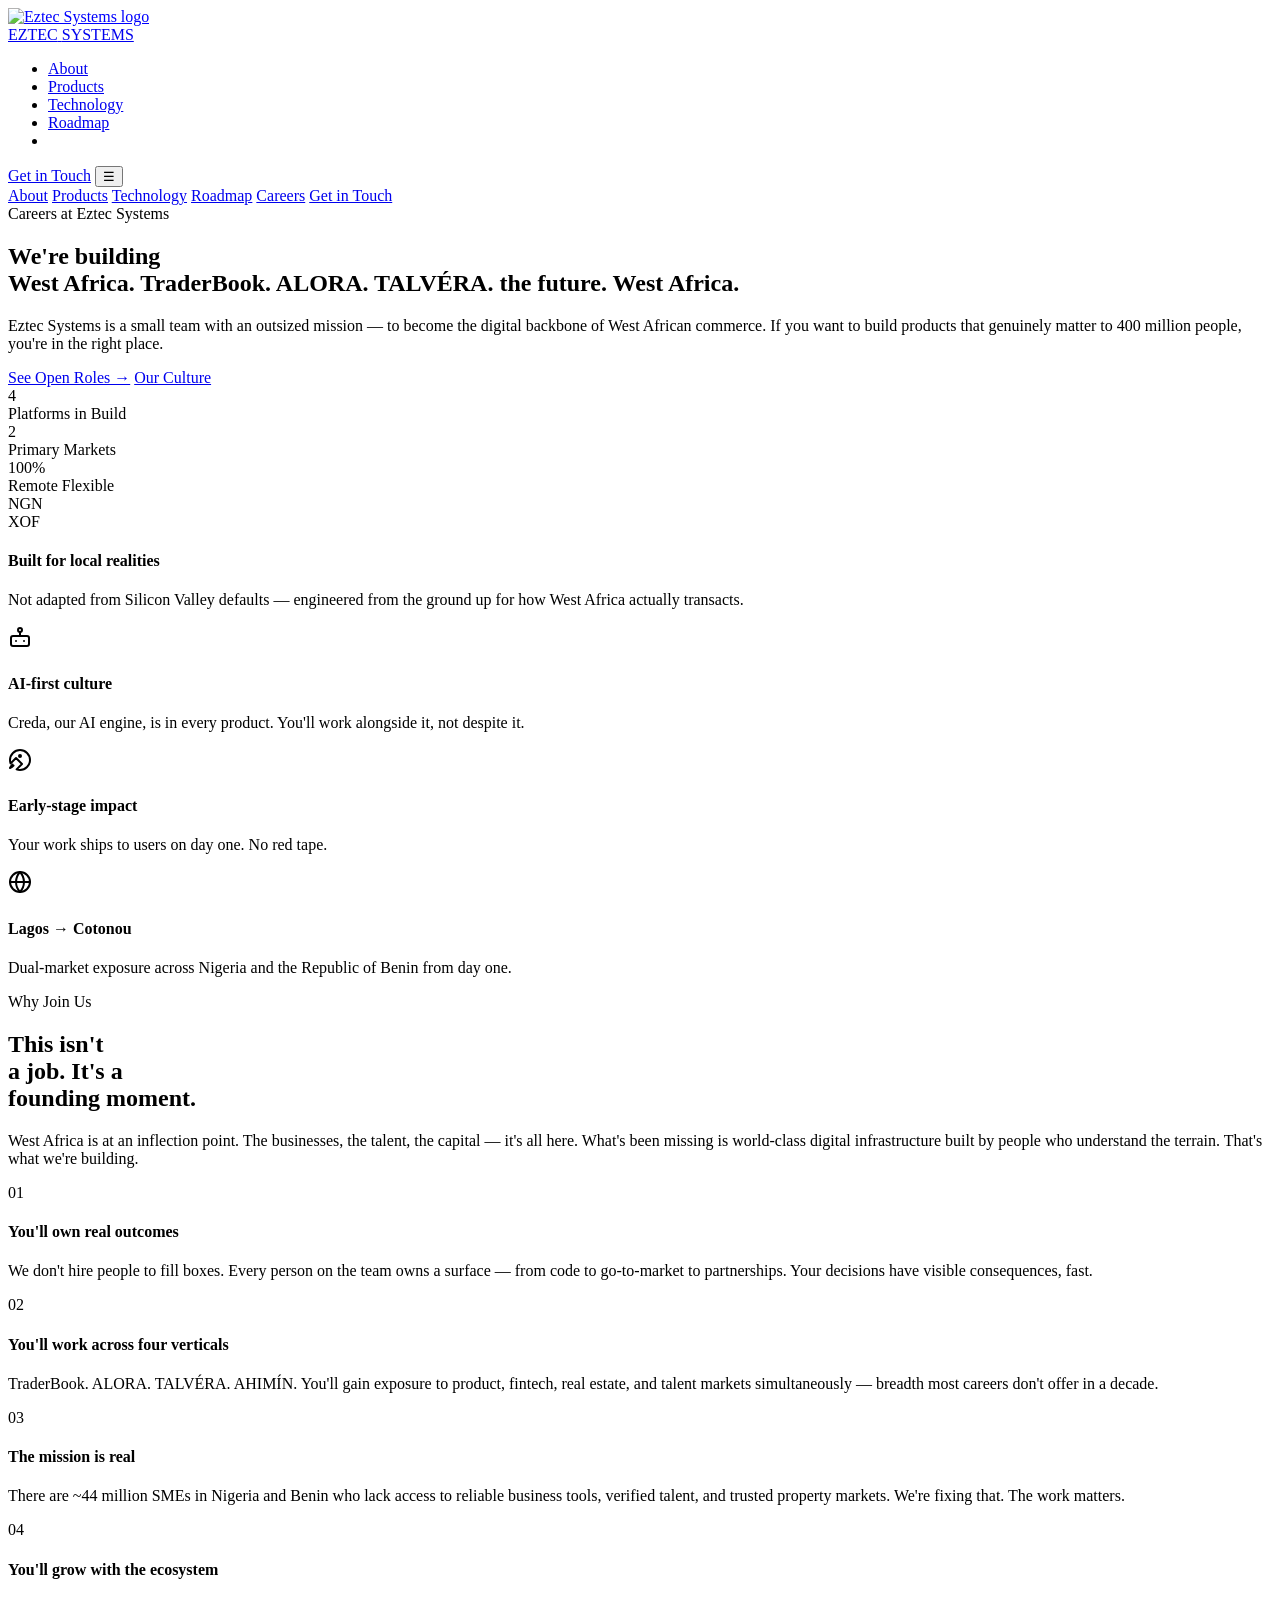
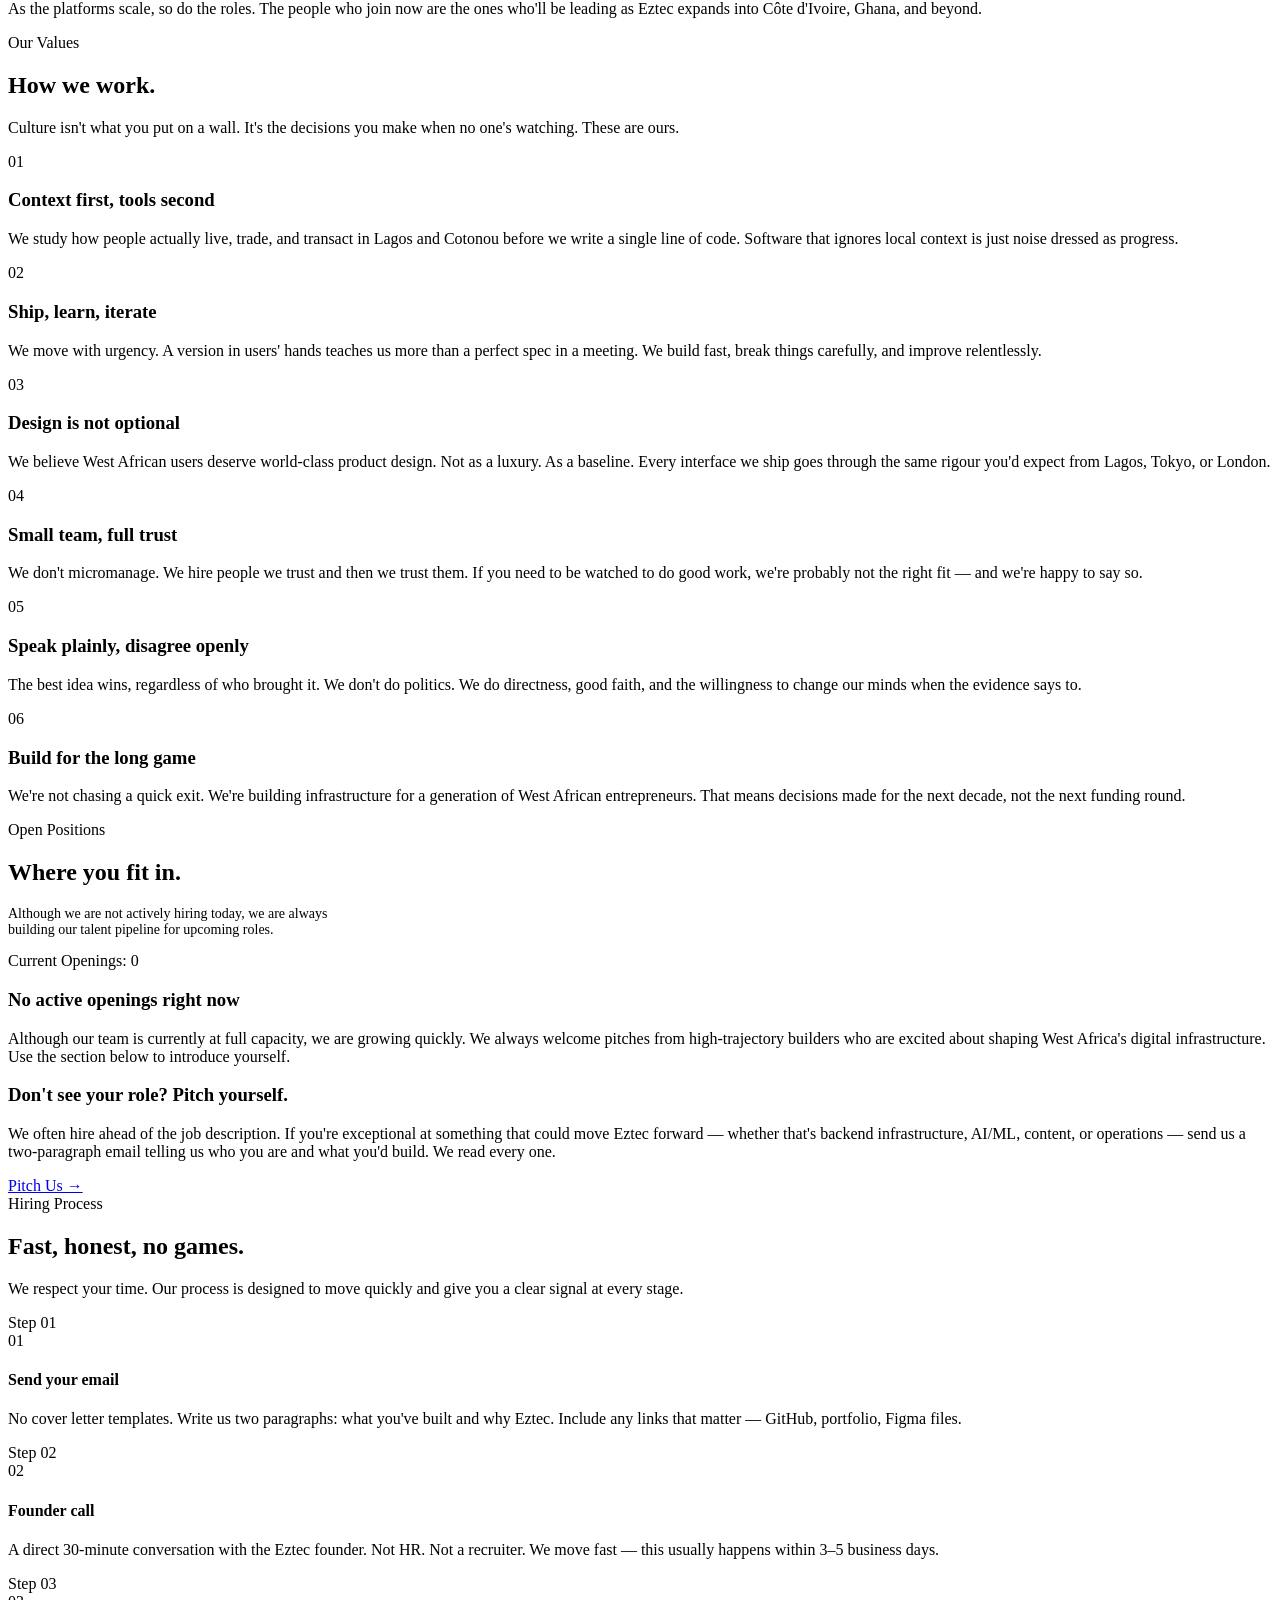
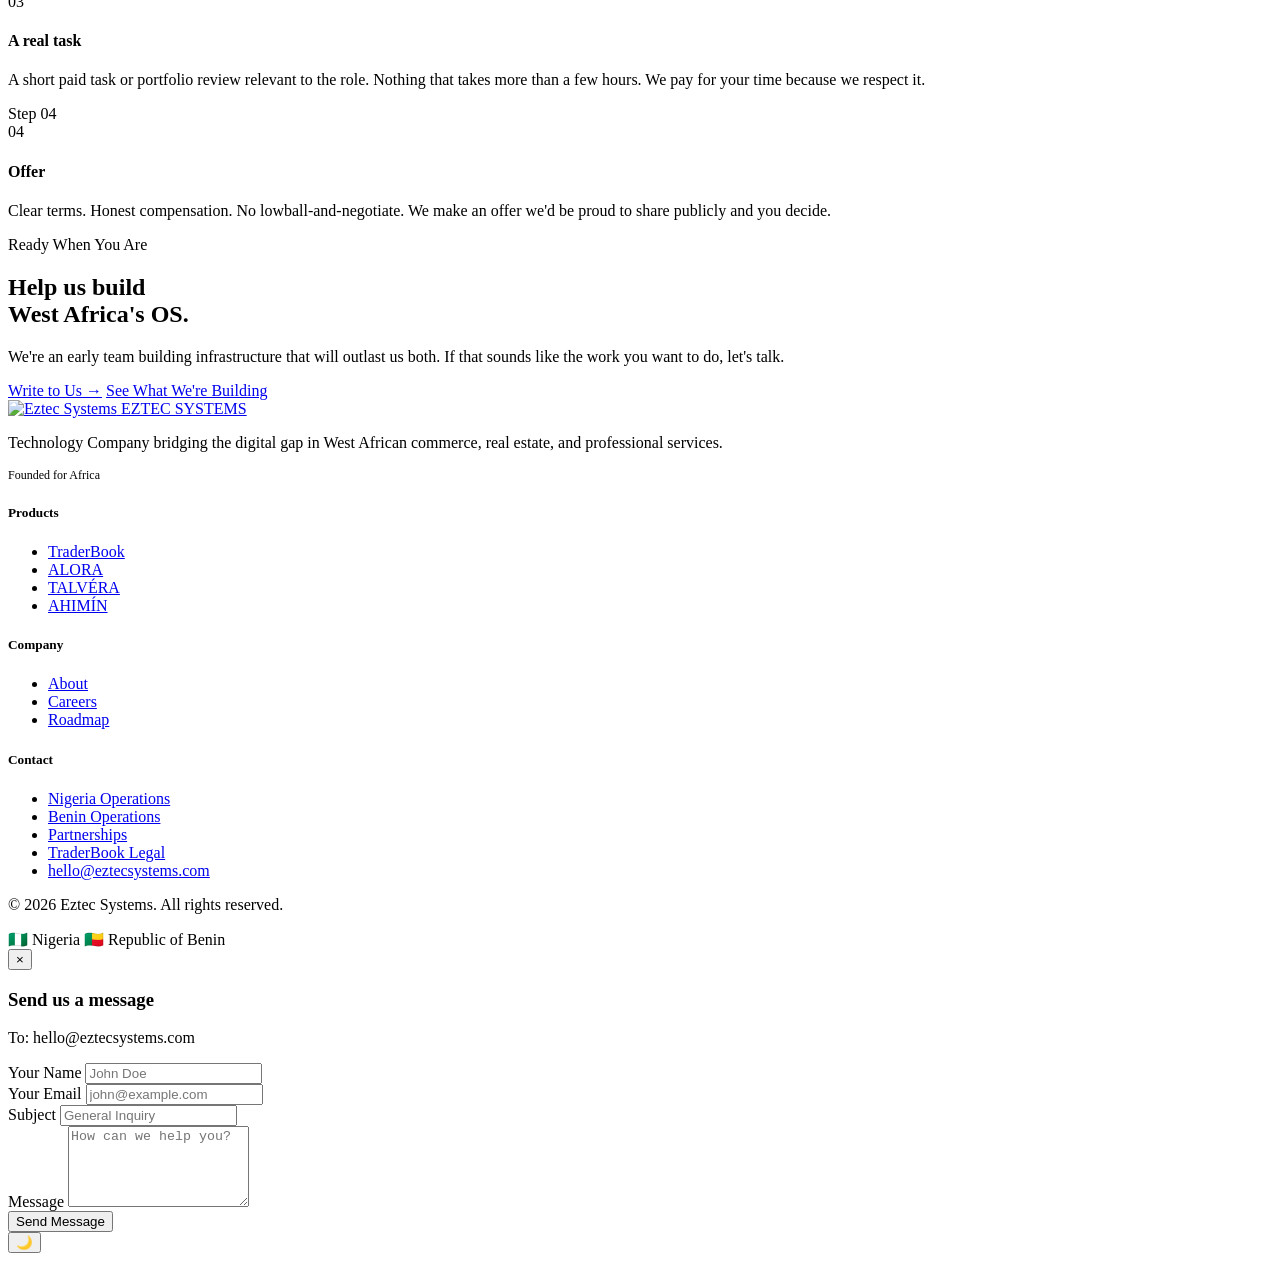
==== commit 86eca8d6: "Add files via upload" ====
--- a/careers.html
+++ b/careers.html
@@ -407,6 +407,7 @@
         <li><a href="mailto:hello@eztecsystems.com?subject=Nigeria%20Operations">Nigeria Operations</a></li>
         <li><a href="mailto:hello@eztecsystems.com?subject=Benin%20Operations">Benin Operations</a></li>
         <li><a href="mailto:hello@eztecsystems.com?subject=Partnership%20Inquiry">Partnerships</a></li>
+        <li><a href="traderbook/privacy-policy/index.html">TraderBook Legal</a></li>
         <li><a href="mailto:hello@eztecsystems.com">hello@eztecsystems.com</a></li>
       </ul>
     </div>
